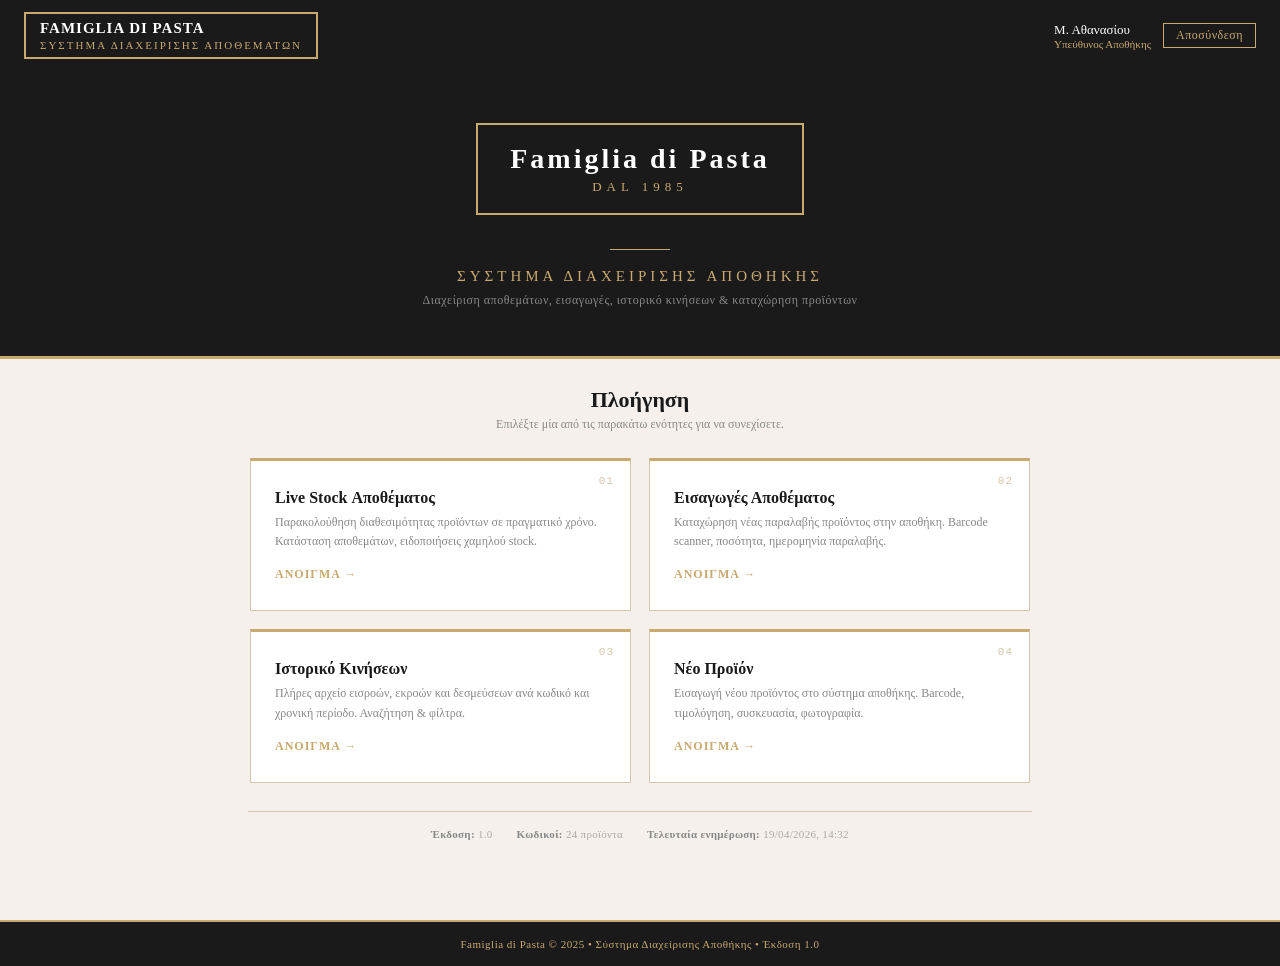
==== Home.html @ beda7890 "Home" ====
<!DOCTYPE html>
<html lang="el">
<head>
  <meta charset="UTF-8">
  <meta name="viewport" content="width=device-width, initial-scale=1.0">
  <title>Famiglia di Pasta – Κεντρική</title>
  <link rel="stylesheet" href="famiglia_style.css">
  <style>
    /* ===== HOME-SPECIFIC STYLES ===== */

    /* Hero section */
    #hero {
      background-color: #1a1a1a;
      border-bottom: 3px solid #c8a96e;
      padding: 52px 28px 48px;
      text-align: center;
    }

    #hero-logo {
      border: 2px solid #c8a96e;
      display: inline-block;
      padding: 18px 32px;
      margin-bottom: 18px;
    }

    #hero-logo .logo-main {
      color: #ffffff;
      font-size: 28px;
      font-weight: bold;
      letter-spacing: 3px;
      display: block;
      font-family: Georgia, "Times New Roman", serif;
    }

    #hero-logo .logo-accent {
      color: #c8a96e;
      font-size: 13px;
      letter-spacing: 5px;
      text-transform: uppercase;
      display: block;
      margin-top: 4px;
    }

    #hero h1 {
      color: #c8a96e;
      font-size: 15px;
      font-weight: normal;
      letter-spacing: 4px;
      text-transform: uppercase;
      margin: 18px 0 0 0;
    }

    #hero p {
      color: #888888;
      font-size: 12px;
      margin: 8px 0 0 0;
      letter-spacing: 0.5px;
    }

    /* Decorative divider */
    .gold-divider {
      width: 60px;
      height: 1px;
      background-color: #c8a96e;
      margin: 16px auto;
    }

    /* Navigation cards grid */
    #nav-grid {
      display: grid;
      grid-template-columns: 1fr 1fr;
      gap: 18px;
      max-width: 780px;
      margin: 0 auto;
      padding: 0;
    }

    .nav-card {
      background-color: #ffffff;
      border: 1px solid #d4c5a9;
      border-top: 3px solid #c8a96e;
      padding: 28px 24px;
      text-decoration: none;
      color: inherit;
      display: flex;
      flex-direction: column;
      transition: border-color 0.25s, box-shadow 0.25s, transform 0.15s;
      position: relative;
      overflow: hidden;
    }

    .nav-card:hover {
      border-color: #c8a96e;
      box-shadow: 0 4px 16px rgba(200, 169, 110, 0.15);
      transform: translateY(-2px);
    }

    .nav-card:active {
      transform: translateY(0);
    }

    .nav-card-number {
      position: absolute;
      top: 14px;
      right: 16px;
      font-family: "Courier New", monospace;
      font-size: 11px;
      color: #d4c5a9;
      letter-spacing: 1px;
    }

    .nav-card-title {
      font-size: 16px;
      font-weight: bold;
      color: #1a1a1a;
      margin-bottom: 6px;
    }

    .nav-card-desc {
      font-size: 12px;
      color: #888888;
      line-height: 1.6;
      flex: 1;
    }

    .nav-card-arrow {
      display: inline-block;
      margin-top: 16px;
      font-size: 12px;
      color: #c8a96e;
      letter-spacing: 1px;
      text-transform: uppercase;
      font-weight: bold;
    }

    .nav-card:hover .nav-card-arrow {
      color: #1a1a1a;
    }

    /* Main area overrides for home */
    #main.home {
      padding: 28px 28px 40px;
      max-width: 840px;
      margin: 0 auto;
    }

    #main.home > h2 {
      text-align: center;
      margin-bottom: 4px;
    }

    #main.home > p {
      text-align: center;
      border-left: none;
      padding-left: 0;
      margin-bottom: 26px;
    }

    /* System info bar */
    #sys-info {
      display: flex;
      justify-content: center;
      gap: 24px;
      margin-top: 28px;
      padding-top: 16px;
      border-top: 1px solid #d4c5a9;
    }

    .sys-item {
      font-size: 11px;
      color: #aaaaaa;
      letter-spacing: 0.3px;
    }

    .sys-item strong {
      color: #888888;
    }
  </style>
</head>
<body>

<!-- ===== NAVBAR ===== -->
<div id="navbar">
  <div id="navbar-left">
    <div id="logo-box">
      <span id="logo-text">FAMIGLIA DI PASTA</span>
      <span id="logo-sub">Σύστημα Διαχείρισης Αποθεμάτων</span>
    </div>
  </div>
  <div id="navbar-right">
    <div>
      <span id="user-name">Μ. Αθανασίου</span><br>
      <span id="user-role">Υπεύθυνος Αποθήκης</span>
    </div>
    <a id="logout-btn" href="#">Αποσύνδεση</a>
  </div>
</div>

<!-- ===== HERO ===== -->
<div id="hero">
  <div id="hero-logo">
    <span class="logo-main">Famiglia di Pasta</span>
    <span class="logo-accent">dal 1985</span>
  </div>
  <div class="gold-divider"></div>
  <h1>Σύστημα Διαχείρισης Αποθήκης</h1>
  <p>Διαχείριση αποθεμάτων, εισαγωγές, ιστορικό κινήσεων &amp; καταχώρηση προϊόντων</p>
</div>

<!-- ===== MAIN ===== -->
<div id="main" class="home">

  <h2>Πλοήγηση</h2>
  <p>Επιλέξτε μία από τις παρακάτω ενότητες για να συνεχίσετε.</p>

  <div id="nav-grid">

    <!-- 1. Live Stock -->
    <a class="nav-card" href="LiveStock.html">
      <span class="nav-card-number">01</span>
      <span class="nav-card-title">Live Stock Αποθέματος</span>
      <span class="nav-card-desc">Παρακολούθηση διαθεσιμότητας προϊόντων σε πραγματικό χρόνο. Κατάσταση αποθεμάτων, ειδοποιήσεις χαμηλού stock.</span>
      <span class="nav-card-arrow">Άνοιγμα &rarr;</span>
    </a>

    <!-- 2. Εισαγωγές Αποθέματος -->
    <a class="nav-card" href="IncomingStock.html">
      <span class="nav-card-number">02</span>
      <span class="nav-card-title">Εισαγωγές Αποθέματος</span>
      <span class="nav-card-desc">Καταχώρηση νέας παραλαβής προϊόντος στην αποθήκη. Barcode scanner, ποσότητα, ημερομηνία παραλαβής.</span>
      <span class="nav-card-arrow">Άνοιγμα &rarr;</span>
    </a>

    <!-- 3. Ιστορικό Κινήσεων -->
    <a class="nav-card" href="stockHistory.html">
      <span class="nav-card-number">03</span>
      <span class="nav-card-title">Ιστορικό Κινήσεων</span>
      <span class="nav-card-desc">Πλήρες αρχείο εισροών, εκροών και δεσμεύσεων ανά κωδικό και χρονική περίοδο. Αναζήτηση &amp; φίλτρα.</span>
      <span class="nav-card-arrow">Άνοιγμα &rarr;</span>
    </a>

    <!-- 4. Νέο Προϊόν -->
    <a class="nav-card" href="newProduct.html">
      <span class="nav-card-number">04</span>
      <span class="nav-card-title">Νέο Προϊόν</span>
      <span class="nav-card-desc">Εισαγωγή νέου προϊόντος στο σύστημα αποθήκης. Barcode, τιμολόγηση, συσκευασία, φωτογραφία.</span>
      <span class="nav-card-arrow">Άνοιγμα &rarr;</span>
    </a>

  </div>

  <!-- System Info -->
  <div id="sys-info">
    <span class="sys-item"><strong>Έκδοση:</strong> 1.0</span>
    <span class="sys-item"><strong>Κωδικοί:</strong> 24 προϊόντα</span>
    <span class="sys-item"><strong>Τελευταία ενημέρωση:</strong> 19/04/2026, 14:32</span>
  </div>

</div>

<!-- ===== FOOTER ===== -->
<div id="footer">
  <p>Famiglia di Pasta &copy; 2025 &bull; Σύστημα Διαχείρισης Αποθήκης &bull; Έκδοση 1.0</p>
</div>

</body>
</html>
---- famiglia_style.css ----
/* ============================================================
   FAMIGLIA DI PASTA — Unified Warehouse System Stylesheet
   Αρχείο  : famiglia_style.css
   Αφορά   : newProduct.html | IncomingStock.html |
             stockHistory.html | LiveStock.html
   Design  : Βασισμένο στο LiveStock & IncomingStock aesthetic
   ============================================================ */


/* ============================================================
   1. RESET & ΒΑΣΗ
   ============================================================ */
* {
    box-sizing: border-box;
    margin: 0;
    padding: 0;
}

body {
    font-family: Georgia, "Times New Roman", serif;
    font-size: 14px;
    background-color: #f5f0eb;
    color: #1a1a1a;
}


/* ============================================================
   2. NAVBAR / HEADER
   ============================================================ */
#navbar {
    background-color: #1a1a1a;
    padding: 12px 24px;
    display: flex;
    justify-content: space-between;
    align-items: center;
}

/* Logo box (LiveStock / IncomingStock style) */
#logo-box {
    background-color: #1a1a1a;
    border: 2px solid #c8a96e;
    padding: 6px 14px;
    display: inline-block;
}

#logo-text {
    color: #ffffff;
    font-size: 15px;
    font-weight: bold;
    letter-spacing: 1px;
    display: block;
}

#logo-sub {
    color: #c8a96e;
    font-size: 11px;
    display: block;
    letter-spacing: 2px;
    text-transform: uppercase;
    margin-top: 2px;
}

/* Navbar left / right grouping */
#navbar-left {
    display: flex;
    align-items: center;
    gap: 14px;
}

#navbar-right {
    display: flex;
    align-items: center;
    gap: 12px;
}

/* Logged-in user info */
#user-name {
    color: #ffffff;
    font-size: 13px;
}

#user-role {
    color: #c8a96e;
    font-size: 11px;
    display: block;
}

/* Logout / back button */
#logout-btn,
a#logout-btn {
    color: #c8a96e;
    text-decoration: none;
    border: 1px solid #c8a96e;
    padding: 4px 12px;
    font-size: 12px;
    letter-spacing: 0.5px;
    transition: background-color 0.2s, color 0.2s;
}

#logout-btn:hover,
a#logout-btn:hover {
    background-color: #c8a96e;
    color: #1a1a1a;
}

/* Gold outline button (IncomingStock) */
.btn-gold {
    color: #c8a96e;
    border: 1px solid #c8a96e;
    background: transparent;
    font-size: 12px;
    letter-spacing: 1px;
    padding: 5px 12px;
    cursor: pointer;
    text-decoration: none;
    display: inline-block;
    transition: background-color 0.2s, color 0.2s;
}

.btn-gold:hover {
    background-color: #c8a96e;
    color: #1a1a1a;
}


/* ============================================================
   3. BREADCRUMB  (stockHistory / newProduct)
   ============================================================ */
#breadcrumb {
    background-color: #f0e8da;
    border-bottom: 1px solid #d4c5a9;
    padding: 9px 28px;
    font-size: 11px;
    color: #999999;
    letter-spacing: 0.3px;
}

#breadcrumb a {
    color: #a07040;
    text-decoration: none;
}

#breadcrumb a:hover {
    text-decoration: underline;
}

#breadcrumb strong {
    color: #1a1a1a;
}


/* ============================================================
   4. PAGE HEADER  (τίτλος σελίδας)
   ============================================================ */
#page-header {
    display: flex;
    justify-content: space-between;
    align-items: flex-start;
    margin-bottom: 18px;
    border-bottom: 2px solid #c8a96e;
    padding-bottom: 12px;
}

#page-title,
h1#page-title {
    margin: 0;
    font-size: 22px;
    font-weight: bold;
    color: #1a1a1a;
}

#page-sub,
p#page-subtitle {
    margin: 4px 0 0 0;
    font-size: 12px;
    color: #666666;
}

/* Live badge */
#live-badge {
    background-color: #1a1a1a;
    color: #c8a96e;
    font-size: 11px;
    padding: 5px 12px;
    border: 1px solid #c8a96e;
    letter-spacing: 1px;
    white-space: nowrap;
}


/* ============================================================
   5. ΚΥΡΙΟ ΠΕΡΙΕΧΟΜΕΝΟ  (#main)
   ============================================================ */
#main {
    padding: 24px 28px 60px 28px;
    max-width: 980px;
}

#main h2 {
    font-size: 22px;
    font-weight: bold;
    color: #1a1a1a;
    margin-bottom: 5px;
}

#main > p {
    font-size: 12px;
    color: #888888;
    margin-bottom: 22px;
    border-left: 3px solid #d4c5a9;
    padding-left: 10px;
}


/* ============================================================
   6. SCANNER BANNER  (IncomingStock)
   ============================================================ */
#scanner-banner {
    background-color: #1a1a1a;
    border: 1px solid #c8a96e;
    padding: 12px 18px;
    margin-bottom: 20px;
    display: flex;
    align-items: center;
    gap: 14px;
}

#scanner-banner strong {
    color: #ffffff;
    font-size: 13px;
}

#scanner-banner span.sub {
    color: #888888;
    font-size: 12px;
}

.scanner-icon {
    border: 1px solid #c8a96e;
    color: #c8a96e;
    padding: 6px 10px;
    font-size: 20px;
}

.badge-scanner {
    color: #c8a96e;
    border: 1px solid #c8a96e;
    font-size: 11px;
    letter-spacing: 1px;
    background: transparent;
    padding: 3px 10px;
    margin-left: auto;
}

/* Pulsing dot */
.dot {
    display: inline-block;
    width: 7px;
    height: 7px;
    border-radius: 50%;
    background-color: #7fff9a;
    animation: pulse 1.8s ease-in-out infinite;
    vertical-align: middle;
    margin-right: 4px;
}

@keyframes pulse {
    0%, 100% { opacity: 1; }
    50%       { opacity: 0.3; }
}


/* ============================================================
   7. ALERT BAR
   ============================================================ */
#alert-bar {
    background-color: #fff3cd;
    border: 1px solid #c8a96e;
    border-left: 4px solid #c8a96e;
    padding: 10px 16px;
    margin-bottom: 18px;
    font-size: 13px;
    color: #5a4000;
}


/* ============================================================
   8. METRIC CARDS
   ============================================================ */
#metrics {
    display: flex;
    gap: 12px;
    margin-bottom: 20px;
}

.metric-card {
    background-color: #ffffff;
    border: 1px solid #d4c5a9;
    border-top: 3px solid #c8a96e;
    padding: 14px 18px;
    flex: 1;
    text-align: center;
}

.metric-label {
    margin: 0 0 6px 0;
    font-size: 11px;
    color: #888888;
    text-transform: uppercase;
    letter-spacing: 1px;
}

.metric-value        { margin: 0; font-size: 26px; font-weight: bold; color: #1a1a1a; }
.metric-value-in     { margin: 0; font-size: 26px; font-weight: bold; color: #1a5c1a; }
.metric-value-out    { margin: 0; font-size: 26px; font-weight: bold; color: #8B1A1A; }
.metric-value-warn   { margin: 0; font-size: 26px; font-weight: bold; color: #b87800; }
.metric-value-danger { margin: 0; font-size: 26px; font-weight: bold; color: #c0392b; }


/* ============================================================
   9. ΦΙΛΤΡΑ & CONTROLS
   ============================================================ */

/* stockHistory filters */
#filters {
    background-color: #ffffff;
    border: 1px solid #d4c5a9;
    border-top: 3px solid #c8a96e;
    padding: 16px 18px;
    margin-bottom: 18px;
}

#filters-title {
    font-size: 11px;
    font-weight: bold;
    color: #a07040;
    text-transform: uppercase;
    letter-spacing: 1px;
    margin-bottom: 12px;
}

#filters-row {
    display: flex;
    gap: 12px;
    flex-wrap: wrap;
    align-items: flex-end;
}

.filter-group {
    display: flex;
    flex-direction: column;
    gap: 4px;
    font-size: 11px;
    color: #888888;
    text-transform: uppercase;
    letter-spacing: 0.5px;
}

#filters-actions {
    margin-left: auto;
    display: flex;
    gap: 8px;
    align-items: flex-end;
}

/* LiveStock controls bar */
#controls {
    display: flex;
    gap: 10px;
    margin-bottom: 14px;
    align-items: center;
}

input#search-box,
#search-box {
    flex: 1;
    padding: 8px 12px;
    font-size: 13px;
    font-family: Georgia, serif;
    border: 1px solid #c8a96e;
    background-color: #ffffff;
    color: #1a1a1a;
}

input#search-box:focus,
#search-box:focus {
    outline: none;
    border-color: #a07040;
    box-shadow: 0 0 0 2px rgba(200, 169, 110, 0.2);
}

select.filter-select {
    padding: 8px 10px;
    font-size: 13px;
    font-family: Georgia, serif;
    border: 1px solid #c8a96e;
    background-color: #ffffff;
    color: #1a1a1a;
}


/* ============================================================
   10. ΚΟΥΜΠΙΑ
   ============================================================ */

/* Κύριο κουμπί (σκούρο/χρυσό) */
.btn-search,
#btn-submit,
input#pdf-btn {
    background-color: #1a1a1a;
    color: #c8a96e;
    border: 1px solid #c8a96e;
    padding: 9px 18px;
    font-family: Georgia, serif;
    font-size: 12px;
    letter-spacing: 1px;
    cursor: pointer;
    transition: background-color 0.2s, color 0.2s;
}

.btn-search:hover,
#btn-submit:hover,
input#pdf-btn:hover {
    background-color: #c8a96e;
    color: #1a1a1a;
}

/* Δευτερεύον κουμπί (outline) */
.btn-clear,
.btn-pdf,
#btn-clear {
    background-color: #ffffff;
    color: #a07040;
    border: 1px solid #d4c5a9;
    padding: 9px 14px;
    font-family: Georgia, serif;
    font-size: 12px;
    cursor: pointer;
    transition: border-color 0.2s, color 0.2s;
}

.btn-clear:hover,
.btn-pdf:hover,
#btn-clear:hover {
    border-color: #a07040;
    color: #1a1a1a;
}

/* Scanner / scan button */
.btn-scan {
    background-color: #1a1a1a;
    color: #c8a96e;
    border: 1px solid #c8a96e;
    padding: 9px 16px;
    font-family: Georgia, serif;
    font-size: 12px;
    letter-spacing: 0.5px;
    cursor: pointer;
    transition: background-color 0.2s, color 0.2s;
}

.btn-scan:hover {
    background-color: #c8a96e;
    color: #1a1a1a;
}

/* +/- ποσότητας (IncomingStock) */
.btn-qty {
    background-color: #1a1a1a;
    color: #c8a96e;
    border: 1px solid #c8a96e;
    width: 36px;
    padding: 8px 0;
    font-size: 16px;
    cursor: pointer;
    transition: background-color 0.2s, color 0.2s;
}

.btn-qty:hover {
    background-color: #c8a96e;
    color: #1a1a1a;
}

/* Submit / Reset (φόρμα newProduct) */
input[type="submit"] {
    background-color: #1a1a1a;
    color: #c8a96e;
    border: 1px solid #c8a96e;
    padding: 10px 26px;
    font-family: Georgia, serif;
    font-size: 13px;
    letter-spacing: 0.5px;
    cursor: pointer;
    transition: background-color 0.2s, color 0.2s;
}

input[type="submit"]:hover  { background-color: #c8a96e; color: #1a1a1a; }
input[type="submit"]:active { transform: scale(0.98); }

input[type="reset"] {
    background-color: #ffffff;
    color: #a07040;
    border: 1px solid #d4c5a9;
    padding: 10px 20px;
    font-family: Georgia, serif;
    font-size: 13px;
    cursor: pointer;
    margin-left: 10px;
    transition: border-color 0.2s;
}

input[type="reset"]:hover { border-color: #a07040; }

/* PDF export button (LiveStock) */
input#pdf-btn { padding: 8px 16px; }


/* ============================================================
   11. CARDS  (IncomingStock fp-card)
   ============================================================ */
.fp-card {
    background-color: #ffffff;
    border: 1px solid #d4c5a9;
    margin-bottom: 16px;
}

.fp-card-header {
    background-color: #1a1a1a;
    color: #c8a96e;
    padding: 9px 16px;
    font-size: 11px;
    letter-spacing: 1px;
    text-transform: uppercase;
}

.fp-card-header .num {
    border: 1px solid #c8a96e;
    padding: 1px 6px;
    font-family: "Courier New", monospace;
    margin-right: 8px;
}

.fp-card-body {
    padding: 16px;
}


/* ============================================================
   12. FIELDSET & LEGEND  (newProduct / stockHistory)
   ============================================================ */
fieldset {
    background-color: #ffffff;
    border: 1px solid #d4c5a9;
    border-top: 3px solid #c8a96e;
    padding: 20px 22px;
    margin-bottom: 18px;
}

legend {
    font-size: 11px;
    font-weight: bold;
    color: #a07040;
    text-transform: uppercase;
    letter-spacing: 1.5px;
    padding: 0 10px;
    background-color: #ffffff;
}


/* ============================================================
   13. LABELS & FORM ELEMENTS
   ============================================================ */
label,
.form-label {
    display: block;
    font-size: 11px;
    font-weight: bold;
    color: #888888;
    text-transform: uppercase;
    letter-spacing: 1px;
    margin-top: 14px;
    margin-bottom: 5px;
}

label:first-of-type { margin-top: 0; }

label .req,
.form-label .req { color: #c8a96e; }

input[type="text"],
input[type="number"],
input[type="email"],
input[type="url"],
input[type="date"],
input[type="datetime-local"],
select,
textarea,
.form-control,
.form-select {
    width: 100%;
    padding: 9px 12px;
    font-family: Georgia, serif;
    font-size: 13px;
    border: 1px solid #c8a96e;
    background-color: #faf8f4;
    color: #1a1a1a;
    border-radius: 0;
    transition: border-color 0.2s, background-color 0.2s;
}

input[type="text"]:focus,
input[type="number"]:focus,
input[type="email"]:focus,
input[type="url"]:focus,
input[type="date"]:focus,
input[type="datetime-local"]:focus,
select:focus,
textarea:focus,
.form-control:focus,
.form-select:focus {
    outline: none;
    border-color: #a07040;
    background-color: #ffffff;
    box-shadow: none;
}

input[type="text"]:hover,
input[type="number"]:hover,
select:hover,
textarea:hover {
    border-color: #a07040;
}

/* Scanned state (IncomingStock) */
.form-control.scanned {
    background-color: #f0f8f0;
    border-color: #4a8a4a;
    color: #1a4a1a;
}

textarea {
    resize: vertical;
    min-height: 80px;
    line-height: 1.6;
}

input[type="file"] {
    width: 100%;
    padding: 8px 0;
    font-size: 12px;
    color: #666666;
    cursor: pointer;
    border: none;
    background: transparent;
}

.form-text {
    font-size: 11px;
    color: #aaaaaa;
    margin-top: 3px;
}


/* ============================================================
   14. RADIO / CHECKBOX
   ============================================================ */
.radio-group,
.checkbox-group {
    margin-top: 6px;
}

.radio-group label,
.checkbox-group label {
    display: inline-block;
    margin-top: 6px;
    margin-right: 22px;
    font-weight: normal;
    font-size: 13px;
    color: #333333;
    text-transform: none;
    letter-spacing: 0;
    cursor: pointer;
}

.radio-group input[type="radio"],
.checkbox-group input[type="checkbox"] {
    margin-right: 6px;
    accent-color: #c8a96e;
    cursor: pointer;
}


/* ============================================================
   15. LAYOUT HELPERS  (δύο/τρεις στήλες)
   ============================================================ */
.row-2 {
    display: table;
    width: 100%;
    border-spacing: 14px 0;
    margin-left: -14px;
}

.col {
    display: table-cell;
    width: 50%;
    vertical-align: top;
}

.row-3 {
    display: table;
    width: 100%;
    border-spacing: 14px 0;
    margin-left: -14px;
}

.col-3 {
    display: table-cell;
    width: 33.33%;
    vertical-align: top;
}

/* Barcode row */
.barcode-row       { display: table; width: 100%; }
.barcode-input     { display: table-cell; width: 100%; padding-right: 10px; }
.barcode-btn-cell  { display: table-cell; vertical-align: bottom; white-space: nowrap; }

hr.divider {
    border: none;
    border-top: 1px solid #e8e0d0;
    margin: 14px 0;
}


/* ============================================================
   16. PHOTO UPLOAD AREA  (newProduct)
   ============================================================ */
#photo-area {
    border: 2px dashed #d4c5a9;
    background-color: #faf8f4;
    padding: 22px;
    text-align: center;
    margin-top: 4px;
    transition: border-color 0.2s, background-color 0.2s;
}

#photo-area:hover {
    border-color: #c8a96e;
    background-color: #f5f0e8;
}

#photo-area p {
    font-size: 12px;
    color: #aaaaaa;
    margin-top: 8px;
}

#photo-area p strong { color: #a07040; }

#photo-preview {
    max-width: 100%;
    max-height: 200px;
    display: none;
    margin: 12px auto 0;
    border: 1px solid #d4c5a9;
}


/* ============================================================
   17. PRODUCT PREVIEW PANEL  (IncomingStock)
   ============================================================ */
#prod-preview {
    display: none;
    background-color: #f0f8f0;
    border: 1px solid #4a8a4a;
    border-left: 4px solid #4a8a4a;
    padding: 10px 14px;
    margin-top: 8px;
    font-size: 13px;
}

#prod-preview.show {
    display: flex;
    justify-content: space-between;
    align-items: flex-start;
}

#pp-name { font-weight: bold; color: #1a4a1a; }
#pp-code { font-family: "Courier New", monospace; font-size: 11px; color: #888888; }
#pp-stock-val { font-family: "Courier New", monospace; font-size: 20px; font-weight: bold; }

#code-err       { display: none; font-size: 12px; }
#code-err.show  { display: block; }


/* ============================================================
   18. SUMMARY BAR  (IncomingStock)
   ============================================================ */
#summary-bar {
    display: none;
    background-color: #fff8ee;
    border: 1px solid #c8a96e;
    padding: 12px 16px;
    margin-bottom: 12px;
}

#summary-bar.show {
    display: grid;
    grid-template-columns: 1fr 1fr 1fr;
    gap: 8px;
    text-align: center;
}

.sum-label {
    font-size: 10px;
    text-transform: uppercase;
    letter-spacing: 1px;
    color: #888888;
    margin-bottom: 3px;
}

.sum-val {
    font-family: "Courier New", monospace;
    font-size: 16px;
    font-weight: bold;
    color: #7a5010;
}


/* ============================================================
   19. MESSAGES  (success / error / toast)
   ============================================================ */
#msg-success {
    display: none;
    background-color: #d4edda;
    border: 1px solid #c3e6cb;
    border-left: 4px solid #4a8a4a;
    padding: 12px 18px;
    color: #155724;
    font-size: 13px;
    margin-bottom: 18px;
}

#msg-error {
    display: none;
    background-color: #f8d7da;
    border: 1px solid #f5c6cb;
    border-left: 4px solid #8B1A1A;
    padding: 12px 18px;
    color: #721c24;
    font-size: 13px;
    margin-bottom: 18px;
}

/* Toast (IncomingStock) */
#toast {
    position: fixed;
    bottom: 24px;
    right: 24px;
    background-color: #1a1a1a;
    color: #c8a96e;
    border: 1px solid #c8a96e;
    padding: 12px 20px;
    font-size: 13px;
    letter-spacing: 1px;
    opacity: 0;
    transform: translateY(60px);
    transition: all 0.3s ease;
    z-index: 999;
}

#toast.show {
    opacity: 1;
    transform: none;
}


/* ============================================================
   20. SUBMIT BAR  (newProduct)
   ============================================================ */
#submit-bar {
    background-color: #ffffff;
    border: 1px solid #d4c5a9;
    border-top: 3px solid #c8a96e;
    padding: 18px 22px;
    margin-bottom: 20px;
    display: flex;
    align-items: center;
    gap: 8px;
}


/* ============================================================
   21. ΠΙΝΑΚΕΣ  (LiveStock & stockHistory)
   ============================================================ */
#table-wrap {
    border: 1px solid #d4c5a9;
    background-color: #ffffff;
    overflow: hidden;
}

#table-header-bar {
    background-color: #1a1a1a;
    color: #c8a96e;
    padding: 9px 14px;
    font-size: 11px;
    letter-spacing: 1px;
    display: flex;
    justify-content: space-between;
    align-items: center;
}

#table-count { font-size: 11px; color: #888888; }

#no-results {
    display: none;
    padding: 20px;
    text-align: center;
    font-size: 13px;
    color: #888888;
    font-style: italic;
}

/* Stock table (LiveStock) */
table#stock-table,
table#history-table {
    width: 100%;
    border-collapse: collapse;
    font-size: 13px;
    background-color: #ffffff;
}

table#stock-table th,
table#history-table th {
    background-color: #1a1a1a;
    color: #c8a96e;
    padding: 10px 14px;
    text-align: left;
    font-weight: normal;
    font-size: 11px;
    letter-spacing: 1px;
    text-transform: uppercase;
    cursor: pointer;
    white-space: nowrap;
}

table#stock-table th.sorted,
table#history-table th.sorted {
    color: #ffffff;
}

table#stock-table td,
table#history-table td {
    padding: 10px 14px;
    border-bottom: 1px solid #f0e8da;
    vertical-align: middle;
    color: #1a1a1a;
}

table#stock-table tr:last-child td,
table#history-table tr:last-child td {
    border-bottom: none;
}

table#stock-table tr:hover td,
table#history-table tr:hover td {
    background-color: #faf6f0;
}


/* ============================================================
   22. TABLE HELPER CLASSES
   ============================================================ */

/* Κωδικός προϊόντος */
span.code {
    font-family: "Courier New", monospace;
    font-size: 12px;
    color: #888888;
}

/* Timestamp */
span.timestamp {
    font-size: 12px;
    color: #1a1a1a;
    display: block;
}

span.timestamp-time {
    font-size: 11px;
    color: #aaaaaa;
    font-family: "Courier New", monospace;
}

/* Υπάλληλος badge */
span.user-badge {
    font-size: 12px;
    color: #5a4010;
}

/* Σημείωση */
td.note-cell {
    font-size: 12px;
    color: #888888;
    font-style: italic;
}

/* Ποσότητες */
span.qty-ok,
span.qty-in     { color: #1a5c1a; font-weight: bold; }
span.qty-low,
span.qty-warn   { color: #b87800; font-weight: bold; }
span.qty-empty,
span.qty-out    { color: #c0392b; font-weight: bold; }
span.qty-neutral{ color: #555555; font-weight: bold; }


/* ============================================================
   23. BADGES
   ============================================================ */
span.badge-ok {
    background-color: #d4edda;
    color: #155724;
    padding: 2px 10px;
    font-size: 11px;
    border: 1px solid #c3e6cb;
    letter-spacing: 0.5px;
}

span.badge-low {
    background-color: #fff3cd;
    color: #856404;
    padding: 2px 10px;
    font-size: 11px;
    border: 1px solid #ffc107;
    letter-spacing: 0.5px;
}

span.badge-empty {
    background-color: #f8d7da;
    color: #721c24;
    padding: 2px 10px;
    font-size: 11px;
    border: 1px solid #f5c6cb;
    letter-spacing: 0.5px;
}

span.badge-in {
    background-color: #d4edda;
    color: #155724;
    padding: 3px 8px;
    font-size: 11px;
    letter-spacing: 0.5px;
}

span.badge-out {
    background-color: #f8d7da;
    color: #721c24;
    padding: 3px 8px;
    font-size: 11px;
    letter-spacing: 0.5px;
}

span.badge-reserve {
    background-color: #fff8e1;
    color: #7a5010;
    padding: 3px 8px;
    font-size: 11px;
    letter-spacing: 0.5px;
}

span.badge-correction {
    background-color: #ede0f5;
    color: #4a1a6a;
    padding: 3px 8px;
    font-size: 11px;
    letter-spacing: 0.5px;
}


/* ============================================================
   24. PAGINATION  (stockHistory)
   ============================================================ */
#pagination {
    display: flex;
    justify-content: space-between;
    align-items: center;
    padding: 10px 14px;
    border-top: 1px solid #f0e8da;
    background-color: #faf8f4;
}

#pagination-info { font-size: 12px; color: #888888; }

#pagination-btns { display: flex; gap: 4px; }

.page-btn {
    background-color: #ffffff;
    border: 1px solid #d4c5a9;
    color: #a07040;
    padding: 5px 10px;
    font-size: 12px;
    font-family: Georgia, serif;
    cursor: pointer;
    transition: background-color 0.15s;
}

.page-btn:hover   { background-color: #f5f0e8; }
.page-btn.active  { background-color: #1a1a1a; color: #c8a96e; border-color: #1a1a1a; }
.page-btn:disabled{ opacity: 0.4; cursor: default; }


/* ============================================================
   25. FOOTER
   ============================================================ */
div#footer {
    background-color: #1a1a1a;
    color: #c8a96e;
    text-align: center;
    padding: 16px;
    font-size: 11px;
    letter-spacing: 0.5px;
    margin-top: 40px;
    border-top: 2px solid #c8a96e;
}

div#footer p { color: #c8a96e; }

/* Inline footer (LiveStock / IncomingStock) */
p#footer {
    text-align: right;
    font-size: 11px;
    color: #aaaaaa;
    margin-top: 12px;
    border-top: 1px solid #d4c5a9;
    padding-top: 8px;
}
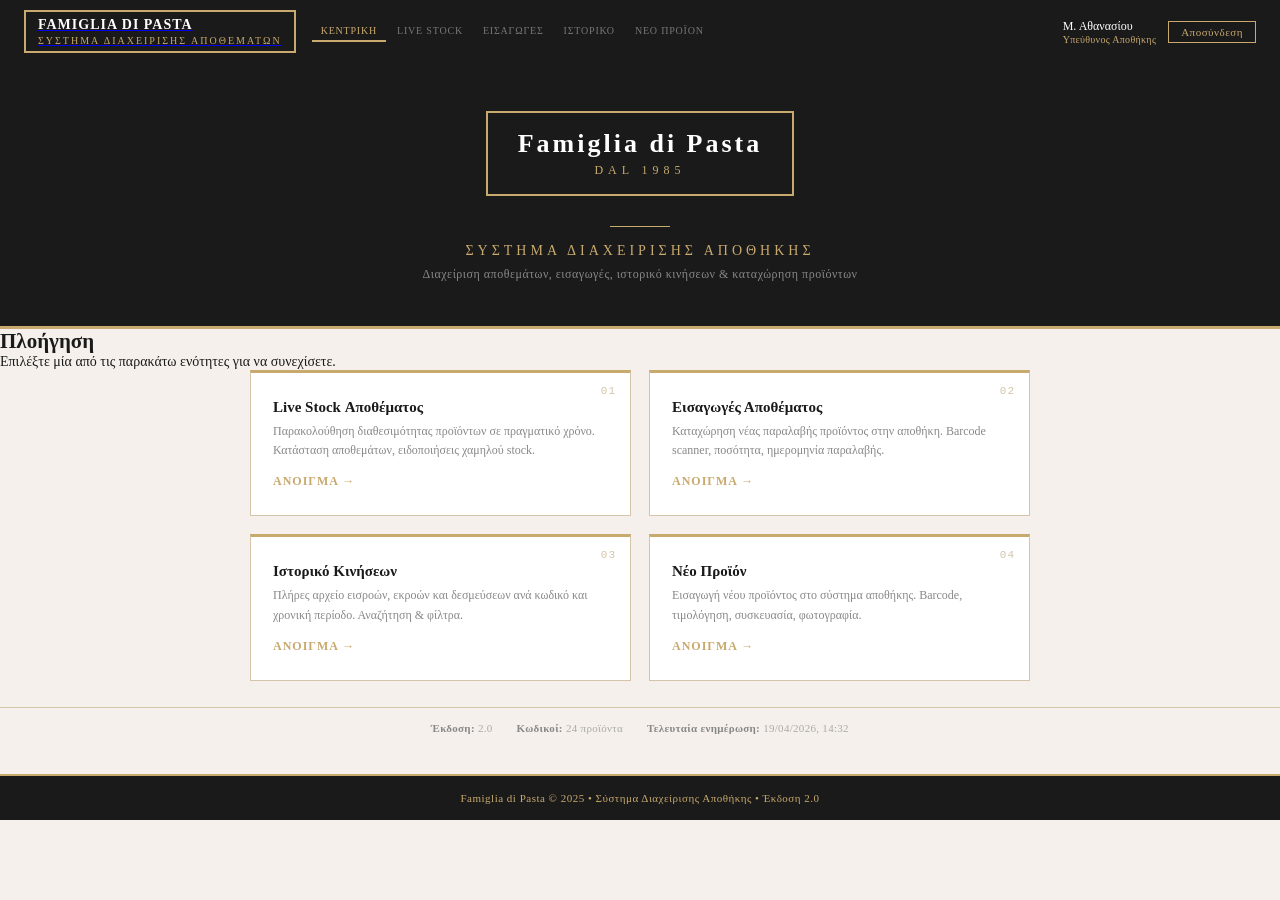
==== commit 0e50f4a8: "make changes" ====
--- a/Home.html
+++ b/Home.html
@@ -5,199 +5,37 @@
   <meta name="viewport" content="width=device-width, initial-scale=1.0">
   <title>Famiglia di Pasta – Κεντρική</title>
   <link rel="stylesheet" href="famiglia_style.css">
-  <style>
-    /* ===== HOME-SPECIFIC STYLES ===== */
-
-    /* Hero section */
-    #hero {
-      background-color: #1a1a1a;
-      border-bottom: 3px solid #c8a96e;
-      padding: 52px 28px 48px;
-      text-align: center;
-    }
-
-    #hero-logo {
-      border: 2px solid #c8a96e;
-      display: inline-block;
-      padding: 18px 32px;
-      margin-bottom: 18px;
-    }
-
-    #hero-logo .logo-main {
-      color: #ffffff;
-      font-size: 28px;
-      font-weight: bold;
-      letter-spacing: 3px;
-      display: block;
-      font-family: Georgia, "Times New Roman", serif;
-    }
-
-    #hero-logo .logo-accent {
-      color: #c8a96e;
-      font-size: 13px;
-      letter-spacing: 5px;
-      text-transform: uppercase;
-      display: block;
-      margin-top: 4px;
-    }
-
-    #hero h1 {
-      color: #c8a96e;
-      font-size: 15px;
-      font-weight: normal;
-      letter-spacing: 4px;
-      text-transform: uppercase;
-      margin: 18px 0 0 0;
-    }
-
-    #hero p {
-      color: #888888;
-      font-size: 12px;
-      margin: 8px 0 0 0;
-      letter-spacing: 0.5px;
-    }
-
-    /* Decorative divider */
-    .gold-divider {
-      width: 60px;
-      height: 1px;
-      background-color: #c8a96e;
-      margin: 16px auto;
-    }
-
-    /* Navigation cards grid */
-    #nav-grid {
-      display: grid;
-      grid-template-columns: 1fr 1fr;
-      gap: 18px;
-      max-width: 780px;
-      margin: 0 auto;
-      padding: 0;
-    }
-
-    .nav-card {
-      background-color: #ffffff;
-      border: 1px solid #d4c5a9;
-      border-top: 3px solid #c8a96e;
-      padding: 28px 24px;
-      text-decoration: none;
-      color: inherit;
-      display: flex;
-      flex-direction: column;
-      transition: border-color 0.25s, box-shadow 0.25s, transform 0.15s;
-      position: relative;
-      overflow: hidden;
-    }
-
-    .nav-card:hover {
-      border-color: #c8a96e;
-      box-shadow: 0 4px 16px rgba(200, 169, 110, 0.15);
-      transform: translateY(-2px);
-    }
-
-    .nav-card:active {
-      transform: translateY(0);
-    }
-
-    .nav-card-number {
-      position: absolute;
-      top: 14px;
-      right: 16px;
-      font-family: "Courier New", monospace;
-      font-size: 11px;
-      color: #d4c5a9;
-      letter-spacing: 1px;
-    }
-
-    .nav-card-title {
-      font-size: 16px;
-      font-weight: bold;
-      color: #1a1a1a;
-      margin-bottom: 6px;
-    }
-
-    .nav-card-desc {
-      font-size: 12px;
-      color: #888888;
-      line-height: 1.6;
-      flex: 1;
-    }
-
-    .nav-card-arrow {
-      display: inline-block;
-      margin-top: 16px;
-      font-size: 12px;
-      color: #c8a96e;
-      letter-spacing: 1px;
-      text-transform: uppercase;
-      font-weight: bold;
-    }
-
-    .nav-card:hover .nav-card-arrow {
-      color: #1a1a1a;
-    }
-
-    /* Main area overrides for home */
-    #main.home {
-      padding: 28px 28px 40px;
-      max-width: 840px;
-      margin: 0 auto;
-    }
-
-    #main.home > h2 {
-      text-align: center;
-      margin-bottom: 4px;
-    }
-
-    #main.home > p {
-      text-align: center;
-      border-left: none;
-      padding-left: 0;
-      margin-bottom: 26px;
-    }
-
-    /* System info bar */
-    #sys-info {
-      display: flex;
-      justify-content: center;
-      gap: 24px;
-      margin-top: 28px;
-      padding-top: 16px;
-      border-top: 1px solid #d4c5a9;
-    }
-
-    .sys-item {
-      font-size: 11px;
-      color: #aaaaaa;
-      letter-spacing: 0.3px;
-    }
-
-    .sys-item strong {
-      color: #888888;
-    }
-  </style>
 </head>
 <body>
 
+<a class="skip-nav" href="#main-content">Μετάβαση στο περιεχόμενο</a>
+
 <!-- ===== NAVBAR ===== -->
-<div id="navbar">
+<div id="navbar" role="banner">
   <div id="navbar-left">
-    <div id="logo-box">
+    <a href="Home.html" id="logo-box" aria-label="Famiglia di Pasta - Αρχική">
       <span id="logo-text">FAMIGLIA DI PASTA</span>
       <span id="logo-sub">Σύστημα Διαχείρισης Αποθεμάτων</span>
-    </div>
+    </a>
+    <nav id="navbar-links" aria-label="Κύρια πλοήγηση">
+      <a href="Home.html" class="active" aria-current="page">Κεντρική</a>
+      <a href="LiveStock.html">Live Stock</a>
+      <a href="IncomingStock.html">Εισαγωγές</a>
+      <a href="stockHistory.html">Ιστορικό</a>
+      <a href="newProduct.html">Νέο Προϊόν</a>
+    </nav>
   </div>
   <div id="navbar-right">
     <div>
-      <span id="user-name">Μ. Αθανασίου</span><br>
+      <span id="user-name">Μ. Αθανασίου</span>
       <span id="user-role">Υπεύθυνος Αποθήκης</span>
     </div>
-    <a id="logout-btn" href="#">Αποσύνδεση</a>
+    <a id="logout-btn" href="#" aria-label="Αποσύνδεση από το σύστημα">Αποσύνδεση</a>
   </div>
 </div>
 
 <!-- ===== HERO ===== -->
-<div id="hero">
+<div id="hero" role="img" aria-label="Famiglia di Pasta, dal 1985">
   <div id="hero-logo">
     <span class="logo-main">Famiglia di Pasta</span>
     <span class="logo-accent">dal 1985</span>
@@ -208,60 +46,54 @@
 </div>
 
 <!-- ===== MAIN ===== -->
-<div id="main" class="home">
+<main id="main-content" id="main" class="home">
 
   <h2>Πλοήγηση</h2>
   <p>Επιλέξτε μία από τις παρακάτω ενότητες για να συνεχίσετε.</p>
 
-  <div id="nav-grid">
+  <nav id="nav-grid" aria-label="Ενότητες συστήματος">
 
-    <!-- 1. Live Stock -->
     <a class="nav-card" href="LiveStock.html">
-      <span class="nav-card-number">01</span>
+      <span class="nav-card-number" aria-hidden="true">01</span>
       <span class="nav-card-title">Live Stock Αποθέματος</span>
       <span class="nav-card-desc">Παρακολούθηση διαθεσιμότητας προϊόντων σε πραγματικό χρόνο. Κατάσταση αποθεμάτων, ειδοποιήσεις χαμηλού stock.</span>
-      <span class="nav-card-arrow">Άνοιγμα &rarr;</span>
+      <span class="nav-card-arrow" aria-hidden="true">Άνοιγμα &rarr;</span>
     </a>
 
-    <!-- 2. Εισαγωγές Αποθέματος -->
     <a class="nav-card" href="IncomingStock.html">
-      <span class="nav-card-number">02</span>
+      <span class="nav-card-number" aria-hidden="true">02</span>
       <span class="nav-card-title">Εισαγωγές Αποθέματος</span>
       <span class="nav-card-desc">Καταχώρηση νέας παραλαβής προϊόντος στην αποθήκη. Barcode scanner, ποσότητα, ημερομηνία παραλαβής.</span>
-      <span class="nav-card-arrow">Άνοιγμα &rarr;</span>
+      <span class="nav-card-arrow" aria-hidden="true">Άνοιγμα &rarr;</span>
     </a>
 
-    <!-- 3. Ιστορικό Κινήσεων -->
     <a class="nav-card" href="stockHistory.html">
-      <span class="nav-card-number">03</span>
+      <span class="nav-card-number" aria-hidden="true">03</span>
       <span class="nav-card-title">Ιστορικό Κινήσεων</span>
       <span class="nav-card-desc">Πλήρες αρχείο εισροών, εκροών και δεσμεύσεων ανά κωδικό και χρονική περίοδο. Αναζήτηση &amp; φίλτρα.</span>
-      <span class="nav-card-arrow">Άνοιγμα &rarr;</span>
+      <span class="nav-card-arrow" aria-hidden="true">Άνοιγμα &rarr;</span>
     </a>
 
-    <!-- 4. Νέο Προϊόν -->
     <a class="nav-card" href="newProduct.html">
-      <span class="nav-card-number">04</span>
+      <span class="nav-card-number" aria-hidden="true">04</span>
       <span class="nav-card-title">Νέο Προϊόν</span>
       <span class="nav-card-desc">Εισαγωγή νέου προϊόντος στο σύστημα αποθήκης. Barcode, τιμολόγηση, συσκευασία, φωτογραφία.</span>
-      <span class="nav-card-arrow">Άνοιγμα &rarr;</span>
+      <span class="nav-card-arrow" aria-hidden="true">Άνοιγμα &rarr;</span>
     </a>
 
-  </div>
+  </nav>
 
-  <!-- System Info -->
-  <div id="sys-info">
-    <span class="sys-item"><strong>Έκδοση:</strong> 1.0</span>
+  <div id="sys-info" aria-label="Πληροφορίες συστήματος">
+    <span class="sys-item"><strong>Έκδοση:</strong> 2.0</span>
     <span class="sys-item"><strong>Κωδικοί:</strong> 24 προϊόντα</span>
     <span class="sys-item"><strong>Τελευταία ενημέρωση:</strong> 19/04/2026, 14:32</span>
   </div>
 
-</div>
+</main>
 
-<!-- ===== FOOTER ===== -->
-<div id="footer">
-  <p>Famiglia di Pasta &copy; 2025 &bull; Σύστημα Διαχείρισης Αποθήκης &bull; Έκδοση 1.0</p>
-</div>
+<footer>
+  <p>Famiglia di Pasta &copy; 2025 &bull; Σύστημα Διαχείρισης Αποθήκης &bull; Έκδοση 2.0</p>
+</footer>
 
 </body>
 </html>
--- a/famiglia_style.css
+++ b/famiglia_style.css
@@ -1,156 +1,172 @@
 /* ============================================================
-   FAMIGLIA DI PASTA — Unified Warehouse System Stylesheet
-   Αρχείο  : famiglia_style.css
-   Αφορά   : newProduct.html | IncomingStock.html |
-             stockHistory.html | LiveStock.html
-   Design  : Βασισμένο στο LiveStock & IncomingStock aesthetic
-   ============================================================ */
-
-
-/* ============================================================
-   1. RESET & ΒΑΣΗ
-   ============================================================ */
-* {
-    box-sizing: border-box;
-    margin: 0;
-    padding: 0;
-}
+   FAMIGLIA DI PASTA — Unified Warehouse System Stylesheet v2
+   ============================================================ */
+
+/* ============================================================
+   1. RESET & BASE
+   ============================================================ */
+*, *::before, *::after { box-sizing: border-box; margin: 0; padding: 0; }
 
 body {
     font-family: Georgia, "Times New Roman", serif;
     font-size: 14px;
     background-color: #f5f0eb;
     color: #1a1a1a;
-}
-
-
-/* ============================================================
-   2. NAVBAR / HEADER
+    min-height: 100vh;
+}
+
+/* Skip nav for accessibility */
+.skip-nav {
+    position: absolute;
+    top: -40px;
+    left: 0;
+    background: #c8a96e;
+    color: #1a1a1a;
+    padding: 6px 14px;
+    font-size: 12px;
+    font-weight: bold;
+    z-index: 9999;
+    transition: top 0.2s;
+    text-decoration: none;
+}
+.skip-nav:focus { top: 0; }
+
+/* ============================================================
+   2. NAVBAR
    ============================================================ */
 #navbar {
     background-color: #1a1a1a;
-    padding: 12px 24px;
+    padding: 10px 24px;
     display: flex;
     justify-content: space-between;
     align-items: center;
-}
-
-/* Logo box (LiveStock / IncomingStock style) */
+    gap: 12px;
+    flex-wrap: wrap;
+}
+
+/* Logo box */
 #logo-box {
     background-color: #1a1a1a;
     border: 2px solid #c8a96e;
-    padding: 6px 14px;
+    padding: 5px 12px;
     display: inline-block;
-}
-
+    flex-shrink: 0;
+}
 #logo-text {
     color: #ffffff;
-    font-size: 15px;
+    font-size: 14px;
     font-weight: bold;
     letter-spacing: 1px;
     display: block;
 }
-
 #logo-sub {
     color: #c8a96e;
-    font-size: 11px;
+    font-size: 10px;
     display: block;
     letter-spacing: 2px;
     text-transform: uppercase;
     margin-top: 2px;
 }
 
-/* Navbar left / right grouping */
+/* Navbar left */
 #navbar-left {
     display: flex;
     align-items: center;
-    gap: 14px;
-}
-
+    gap: 0;
+    flex-wrap: wrap;
+    gap: 8px;
+}
+
+/* Inline nav links inside navbar */
+#navbar-links {
+    display: flex;
+    align-items: center;
+    gap: 2px;
+    margin-left: 8px;
+}
+#navbar-links a {
+    color: #777777;
+    text-decoration: none;
+    font-size: 10px;
+    letter-spacing: 0.8px;
+    text-transform: uppercase;
+    padding: 4px 9px;
+    border-bottom: 2px solid transparent;
+    transition: color 0.2s, border-color 0.2s;
+}
+#navbar-links a:hover { color: #c8a96e; }
+#navbar-links a.active {
+    color: #c8a96e;
+    border-bottom-color: #c8a96e;
+}
+#navbar-links a:focus-visible {
+    outline: 2px solid #c8a96e;
+    outline-offset: 2px;
+    border-radius: 2px;
+}
+
+/* Navbar right */
 #navbar-right {
     display: flex;
     align-items: center;
     gap: 12px;
-}
-
-/* Logged-in user info */
-#user-name {
-    color: #ffffff;
-    font-size: 13px;
-}
-
-#user-role {
-    color: #c8a96e;
-    font-size: 11px;
-    display: block;
-}
-
-/* Logout / back button */
-#logout-btn,
-a#logout-btn {
+    flex-shrink: 0;
+}
+#user-name { color: #ffffff; font-size: 12px; display: block; }
+#user-role  { color: #c8a96e; font-size: 10px; display: block; letter-spacing: 0.3px; }
+
+#logout-btn, a#logout-btn {
     color: #c8a96e;
     text-decoration: none;
     border: 1px solid #c8a96e;
     padding: 4px 12px;
-    font-size: 12px;
+    font-size: 11px;
     letter-spacing: 0.5px;
     transition: background-color 0.2s, color 0.2s;
-}
-
-#logout-btn:hover,
-a#logout-btn:hover {
-    background-color: #c8a96e;
-    color: #1a1a1a;
-}
-
-/* Gold outline button (IncomingStock) */
+    white-space: nowrap;
+}
+#logout-btn:hover, a#logout-btn:hover { background-color: #c8a96e; color: #1a1a1a; }
+#logout-btn:focus-visible, a#logout-btn:focus-visible {
+    outline: 2px solid #c8a96e;
+    outline-offset: 2px;
+}
+
+/* Gold outline button */
 .btn-gold {
     color: #c8a96e;
     border: 1px solid #c8a96e;
     background: transparent;
-    font-size: 12px;
+    font-size: 11px;
     letter-spacing: 1px;
-    padding: 5px 12px;
+    padding: 4px 12px;
     cursor: pointer;
     text-decoration: none;
     display: inline-block;
     transition: background-color 0.2s, color 0.2s;
-}
-
-.btn-gold:hover {
-    background-color: #c8a96e;
-    color: #1a1a1a;
-}
-
-
-/* ============================================================
-   3. BREADCRUMB  (stockHistory / newProduct)
+    white-space: nowrap;
+}
+.btn-gold:hover { background-color: #c8a96e; color: #1a1a1a; }
+.btn-gold:focus-visible { outline: 2px solid #c8a96e; outline-offset: 2px; }
+
+
+/* ============================================================
+   3. BREADCRUMB
    ============================================================ */
 #breadcrumb {
     background-color: #f0e8da;
     border-bottom: 1px solid #d4c5a9;
-    padding: 9px 28px;
+    padding: 8px 28px;
     font-size: 11px;
     color: #999999;
     letter-spacing: 0.3px;
 }
-
-#breadcrumb a {
-    color: #a07040;
-    text-decoration: none;
-}
-
-#breadcrumb a:hover {
-    text-decoration: underline;
-}
-
-#breadcrumb strong {
-    color: #1a1a1a;
-}
-
-
-/* ============================================================
-   4. PAGE HEADER  (τίτλος σελίδας)
+#breadcrumb a { color: #a07040; text-decoration: none; }
+#breadcrumb a:hover { text-decoration: underline; }
+#breadcrumb strong { color: #1a1a1a; }
+
+
+/* ============================================================
+   4. PAGE HEADER
    ============================================================ */
 #page-header {
     display: flex;
@@ -159,18 +175,16 @@
     margin-bottom: 18px;
     border-bottom: 2px solid #c8a96e;
     padding-bottom: 12px;
-}
-
-#page-title,
-h1#page-title {
+    flex-wrap: wrap;
+    gap: 10px;
+}
+#page-title, h1#page-title {
     margin: 0;
     font-size: 22px;
     font-weight: bold;
     color: #1a1a1a;
 }
-
-#page-sub,
-p#page-subtitle {
+#page-sub, p#page-subtitle {
     margin: 4px 0 0 0;
     font-size: 12px;
     color: #666666;
@@ -185,24 +199,23 @@
     border: 1px solid #c8a96e;
     letter-spacing: 1px;
     white-space: nowrap;
-}
-
-
-/* ============================================================
-   5. ΚΥΡΙΟ ΠΕΡΙΕΧΟΜΕΝΟ  (#main)
+    flex-shrink: 0;
+}
+
+
+/* ============================================================
+   5. MAIN
    ============================================================ */
 #main {
     padding: 24px 28px 60px 28px;
     max-width: 980px;
 }
-
 #main h2 {
     font-size: 22px;
     font-weight: bold;
     color: #1a1a1a;
     margin-bottom: 5px;
 }
-
 #main > p {
     font-size: 12px;
     color: #888888;
@@ -213,7 +226,7 @@
 
 
 /* ============================================================
-   6. SCANNER BANNER  (IncomingStock)
+   6. SCANNER BANNER
    ============================================================ */
 #scanner-banner {
     background-color: #1a1a1a;
@@ -223,51 +236,25 @@
     display: flex;
     align-items: center;
     gap: 14px;
-}
-
-#scanner-banner strong {
-    color: #ffffff;
-    font-size: 13px;
-}
-
-#scanner-banner span.sub {
-    color: #888888;
-    font-size: 12px;
-}
-
-.scanner-icon {
-    border: 1px solid #c8a96e;
-    color: #c8a96e;
-    padding: 6px 10px;
-    font-size: 20px;
-}
-
+    flex-wrap: wrap;
+}
+#scanner-banner strong { color: #ffffff; font-size: 13px; }
+#scanner-banner span.sub { color: #888888; font-size: 12px; }
+.scanner-icon { border: 1px solid #c8a96e; color: #c8a96e; padding: 6px 10px; font-size: 20px; flex-shrink: 0; }
 .badge-scanner {
-    color: #c8a96e;
-    border: 1px solid #c8a96e;
-    font-size: 11px;
-    letter-spacing: 1px;
-    background: transparent;
-    padding: 3px 10px;
-    margin-left: auto;
+    color: #c8a96e; border: 1px solid #c8a96e;
+    font-size: 11px; letter-spacing: 1px;
+    background: transparent; padding: 3px 10px; margin-left: auto; white-space: nowrap;
 }
 
 /* Pulsing dot */
 .dot {
-    display: inline-block;
-    width: 7px;
-    height: 7px;
-    border-radius: 50%;
-    background-color: #7fff9a;
+    display: inline-block; width: 7px; height: 7px;
+    border-radius: 50%; background-color: #7fff9a;
     animation: pulse 1.8s ease-in-out infinite;
-    vertical-align: middle;
-    margin-right: 4px;
-}
-
-@keyframes pulse {
-    0%, 100% { opacity: 1; }
-    50%       { opacity: 0.3; }
-}
+    vertical-align: middle; margin-right: 4px;
+}
+@keyframes pulse { 0%, 100% { opacity: 1; } 50% { opacity: 0.3; } }
 
 
 /* ============================================================
@@ -291,17 +278,17 @@
     display: flex;
     gap: 12px;
     margin-bottom: 20px;
-}
-
+    flex-wrap: wrap;
+}
 .metric-card {
     background-color: #ffffff;
     border: 1px solid #d4c5a9;
     border-top: 3px solid #c8a96e;
     padding: 14px 18px;
     flex: 1;
+    min-width: 120px;
     text-align: center;
 }
-
 .metric-label {
     margin: 0 0 6px 0;
     font-size: 11px;
@@ -309,7 +296,6 @@
     text-transform: uppercase;
     letter-spacing: 1px;
 }
-
 .metric-value        { margin: 0; font-size: 26px; font-weight: bold; color: #1a1a1a; }
 .metric-value-in     { margin: 0; font-size: 26px; font-weight: bold; color: #1a5c1a; }
 .metric-value-out    { margin: 0; font-size: 26px; font-weight: bold; color: #8B1A1A; }
@@ -318,10 +304,8 @@
 
 
 /* ============================================================
-   9. ΦΙΛΤΡΑ & CONTROLS
-   ============================================================ */
-
-/* stockHistory filters */
+   9. FILTERS & CONTROLS
+   ============================================================ */
 #filters {
     background-color: #ffffff;
     border: 1px solid #d4c5a9;
@@ -329,263 +313,158 @@
     padding: 16px 18px;
     margin-bottom: 18px;
 }
-
 #filters-title {
-    font-size: 11px;
-    font-weight: bold;
-    color: #a07040;
-    text-transform: uppercase;
-    letter-spacing: 1px;
-    margin-bottom: 12px;
-}
-
+    font-size: 11px; font-weight: bold; color: #a07040;
+    text-transform: uppercase; letter-spacing: 1px; margin-bottom: 12px;
+}
 #filters-row {
-    display: flex;
-    gap: 12px;
-    flex-wrap: wrap;
-    align-items: flex-end;
-}
-
+    display: flex; gap: 12px; flex-wrap: wrap; align-items: flex-end;
+}
 .filter-group {
-    display: flex;
-    flex-direction: column;
-    gap: 4px;
-    font-size: 11px;
-    color: #888888;
-    text-transform: uppercase;
-    letter-spacing: 0.5px;
-}
-
-#filters-actions {
-    margin-left: auto;
-    display: flex;
-    gap: 8px;
-    align-items: flex-end;
-}
+    display: flex; flex-direction: column; gap: 4px;
+    font-size: 11px; color: #888888;
+    text-transform: uppercase; letter-spacing: 0.5px;
+}
+#filters-actions { margin-left: auto; display: flex; gap: 8px; align-items: flex-end; flex-wrap: wrap; }
 
 /* LiveStock controls bar */
-#controls {
-    display: flex;
-    gap: 10px;
-    margin-bottom: 14px;
-    align-items: center;
-}
-
-input#search-box,
-#search-box {
-    flex: 1;
-    padding: 8px 12px;
-    font-size: 13px;
+#controls { display: flex; gap: 10px; margin-bottom: 14px; align-items: center; flex-wrap: wrap; }
+
+input#search-box, #search-box {
+    flex: 1; min-width: 180px;
+    padding: 8px 12px; font-size: 13px;
     font-family: Georgia, serif;
     border: 1px solid #c8a96e;
-    background-color: #ffffff;
-    color: #1a1a1a;
-}
-
-input#search-box:focus,
-#search-box:focus {
+    background-color: #ffffff; color: #1a1a1a;
+}
+input#search-box:focus, #search-box:focus {
     outline: none;
     border-color: #a07040;
-    box-shadow: 0 0 0 2px rgba(200, 169, 110, 0.2);
+    box-shadow: 0 0 0 2px rgba(200,169,110,0.2);
 }
 
 select.filter-select {
-    padding: 8px 10px;
-    font-size: 13px;
+    padding: 8px 10px; font-size: 13px;
     font-family: Georgia, serif;
     border: 1px solid #c8a96e;
-    background-color: #ffffff;
-    color: #1a1a1a;
-}
-
-
-/* ============================================================
-   10. ΚΟΥΜΠΙΑ
-   ============================================================ */
-
-/* Κύριο κουμπί (σκούρο/χρυσό) */
-.btn-search,
-#btn-submit,
-input#pdf-btn {
-    background-color: #1a1a1a;
-    color: #c8a96e;
-    border: 1px solid #c8a96e;
-    padding: 9px 18px;
-    font-family: Georgia, serif;
-    font-size: 12px;
-    letter-spacing: 1px;
-    cursor: pointer;
-    transition: background-color 0.2s, color 0.2s;
-}
-
-.btn-search:hover,
-#btn-submit:hover,
-input#pdf-btn:hover {
-    background-color: #c8a96e;
-    color: #1a1a1a;
-}
-
-/* Δευτερεύον κουμπί (outline) */
-.btn-clear,
-.btn-pdf,
-#btn-clear {
-    background-color: #ffffff;
-    color: #a07040;
+    background-color: #ffffff; color: #1a1a1a;
+}
+
+
+/* ============================================================
+   10. BUTTONS
+   ============================================================ */
+.btn-search, #btn-submit, input#pdf-btn {
+    background-color: #1a1a1a; color: #c8a96e;
+    border: 1px solid #c8a96e;
+    padding: 9px 18px; font-family: Georgia, serif;
+    font-size: 12px; letter-spacing: 1px;
+    cursor: pointer; transition: background-color 0.2s, color 0.2s;
+}
+.btn-search:hover, #btn-submit:hover, input#pdf-btn:hover {
+    background-color: #c8a96e; color: #1a1a1a;
+}
+.btn-search:focus-visible, #btn-submit:focus-visible, input#pdf-btn:focus-visible {
+    outline: 2px solid #c8a96e; outline-offset: 2px;
+}
+
+.btn-clear, .btn-pdf, #btn-clear {
+    background-color: #ffffff; color: #a07040;
     border: 1px solid #d4c5a9;
-    padding: 9px 14px;
-    font-family: Georgia, serif;
-    font-size: 12px;
-    cursor: pointer;
+    padding: 9px 14px; font-family: Georgia, serif;
+    font-size: 12px; cursor: pointer;
     transition: border-color 0.2s, color 0.2s;
 }
-
-.btn-clear:hover,
-.btn-pdf:hover,
-#btn-clear:hover {
-    border-color: #a07040;
-    color: #1a1a1a;
-}
-
-/* Scanner / scan button */
+.btn-clear:hover, .btn-pdf:hover, #btn-clear:hover { border-color: #a07040; color: #1a1a1a; }
+.btn-clear:focus-visible, .btn-pdf:focus-visible, #btn-clear:focus-visible {
+    outline: 2px solid #a07040; outline-offset: 2px;
+}
+
 .btn-scan {
-    background-color: #1a1a1a;
-    color: #c8a96e;
-    border: 1px solid #c8a96e;
-    padding: 9px 16px;
-    font-family: Georgia, serif;
-    font-size: 12px;
-    letter-spacing: 0.5px;
-    cursor: pointer;
-    transition: background-color 0.2s, color 0.2s;
-}
-
-.btn-scan:hover {
-    background-color: #c8a96e;
-    color: #1a1a1a;
-}
-
-/* +/- ποσότητας (IncomingStock) */
+    background-color: #1a1a1a; color: #c8a96e;
+    border: 1px solid #c8a96e;
+    padding: 9px 16px; font-family: Georgia, serif;
+    font-size: 12px; letter-spacing: 0.5px;
+    cursor: pointer; transition: background-color 0.2s, color 0.2s;
+}
+.btn-scan:hover { background-color: #c8a96e; color: #1a1a1a; }
+.btn-scan:focus-visible { outline: 2px solid #c8a96e; outline-offset: 2px; }
+
 .btn-qty {
-    background-color: #1a1a1a;
-    color: #c8a96e;
-    border: 1px solid #c8a96e;
-    width: 36px;
-    padding: 8px 0;
-    font-size: 16px;
-    cursor: pointer;
-    transition: background-color 0.2s, color 0.2s;
-}
-
-.btn-qty:hover {
-    background-color: #c8a96e;
-    color: #1a1a1a;
-}
-
-/* Submit / Reset (φόρμα newProduct) */
+    background-color: #1a1a1a; color: #c8a96e;
+    border: 1px solid #c8a96e;
+    width: 36px; padding: 8px 0; font-size: 16px;
+    cursor: pointer; transition: background-color 0.2s, color 0.2s;
+}
+.btn-qty:hover { background-color: #c8a96e; color: #1a1a1a; }
+.btn-qty:focus-visible { outline: 2px solid #c8a96e; outline-offset: 2px; }
+
 input[type="submit"] {
-    background-color: #1a1a1a;
-    color: #c8a96e;
-    border: 1px solid #c8a96e;
-    padding: 10px 26px;
-    font-family: Georgia, serif;
-    font-size: 13px;
-    letter-spacing: 0.5px;
-    cursor: pointer;
-    transition: background-color 0.2s, color 0.2s;
-}
-
+    background-color: #1a1a1a; color: #c8a96e;
+    border: 1px solid #c8a96e;
+    padding: 10px 26px; font-family: Georgia, serif;
+    font-size: 13px; letter-spacing: 0.5px;
+    cursor: pointer; transition: background-color 0.2s, color 0.2s;
+}
 input[type="submit"]:hover  { background-color: #c8a96e; color: #1a1a1a; }
 input[type="submit"]:active { transform: scale(0.98); }
+input[type="submit"]:focus-visible { outline: 2px solid #c8a96e; outline-offset: 2px; }
 
 input[type="reset"] {
-    background-color: #ffffff;
-    color: #a07040;
+    background-color: #ffffff; color: #a07040;
     border: 1px solid #d4c5a9;
-    padding: 10px 20px;
-    font-family: Georgia, serif;
-    font-size: 13px;
-    cursor: pointer;
-    margin-left: 10px;
+    padding: 10px 20px; font-family: Georgia, serif;
+    font-size: 13px; cursor: pointer; margin-left: 10px;
     transition: border-color 0.2s;
 }
-
 input[type="reset"]:hover { border-color: #a07040; }
-
-/* PDF export button (LiveStock) */
+input[type="reset"]:focus-visible { outline: 2px solid #a07040; outline-offset: 2px; }
+
 input#pdf-btn { padding: 8px 16px; }
 
 
 /* ============================================================
-   11. CARDS  (IncomingStock fp-card)
-   ============================================================ */
-.fp-card {
-    background-color: #ffffff;
-    border: 1px solid #d4c5a9;
-    margin-bottom: 16px;
-}
-
+   11. CARDS (IncomingStock fp-card)
+   ============================================================ */
+.fp-card { background-color: #ffffff; border: 1px solid #d4c5a9; margin-bottom: 16px; }
 .fp-card-header {
-    background-color: #1a1a1a;
-    color: #c8a96e;
-    padding: 9px 16px;
-    font-size: 11px;
-    letter-spacing: 1px;
-    text-transform: uppercase;
-}
-
+    background-color: #1a1a1a; color: #c8a96e;
+    padding: 9px 16px; font-size: 11px;
+    letter-spacing: 1px; text-transform: uppercase;
+}
 .fp-card-header .num {
-    border: 1px solid #c8a96e;
-    padding: 1px 6px;
-    font-family: "Courier New", monospace;
-    margin-right: 8px;
-}
-
-.fp-card-body {
-    padding: 16px;
-}
-
-
-/* ============================================================
-   12. FIELDSET & LEGEND  (newProduct / stockHistory)
+    border: 1px solid #c8a96e; padding: 1px 6px;
+    font-family: "Courier New", monospace; margin-right: 8px;
+}
+.fp-card-body { padding: 16px; }
+
+
+/* ============================================================
+   12. FIELDSET & LEGEND (newProduct)
    ============================================================ */
 fieldset {
     background-color: #ffffff;
     border: 1px solid #d4c5a9;
     border-top: 3px solid #c8a96e;
-    padding: 20px 22px;
-    margin-bottom: 18px;
-}
-
+    padding: 20px 22px; margin-bottom: 18px;
+}
 legend {
-    font-size: 11px;
-    font-weight: bold;
-    color: #a07040;
-    text-transform: uppercase;
-    letter-spacing: 1.5px;
-    padding: 0 10px;
-    background-color: #ffffff;
+    font-size: 11px; font-weight: bold; color: #a07040;
+    text-transform: uppercase; letter-spacing: 1.5px;
+    padding: 0 10px; background-color: #ffffff;
 }
 
 
 /* ============================================================
    13. LABELS & FORM ELEMENTS
    ============================================================ */
-label,
-.form-label {
-    display: block;
-    font-size: 11px;
-    font-weight: bold;
-    color: #888888;
-    text-transform: uppercase;
-    letter-spacing: 1px;
-    margin-top: 14px;
-    margin-bottom: 5px;
-}
-
+label, .form-label {
+    display: block; font-size: 11px; font-weight: bold;
+    color: #888888; text-transform: uppercase;
+    letter-spacing: 1px; margin-top: 14px; margin-bottom: 5px;
+}
 label:first-of-type { margin-top: 0; }
-
-label .req,
-.form-label .req { color: #c8a96e; }
+label .req, .form-label .req { color: #c8a96e; }
 
 input[type="text"],
 input[type="number"],
@@ -593,544 +472,395 @@
 input[type="url"],
 input[type="date"],
 input[type="datetime-local"],
-select,
-textarea,
-.form-control,
-.form-select {
-    width: 100%;
-    padding: 9px 12px;
-    font-family: Georgia, serif;
-    font-size: 13px;
-    border: 1px solid #c8a96e;
-    background-color: #faf8f4;
-    color: #1a1a1a;
+select, textarea,
+.form-control, .form-select {
+    width: 100%; padding: 9px 12px;
+    font-family: Georgia, serif; font-size: 13px;
+    border: 1px solid #c8a96e;
+    background-color: #faf8f4; color: #1a1a1a;
     border-radius: 0;
     transition: border-color 0.2s, background-color 0.2s;
 }
-
 input[type="text"]:focus,
 input[type="number"]:focus,
 input[type="email"]:focus,
 input[type="url"]:focus,
 input[type="date"]:focus,
 input[type="datetime-local"]:focus,
-select:focus,
-textarea:focus,
-.form-control:focus,
-.form-select:focus {
+select:focus, textarea:focus,
+.form-control:focus, .form-select:focus {
     outline: none;
-    border-color: #a07040;
-    background-color: #ffffff;
-    box-shadow: none;
-}
-
+    border-color: #a07040; background-color: #ffffff;
+    box-shadow: 0 0 0 2px rgba(160,112,64,0.15);
+}
 input[type="text"]:hover,
 input[type="number"]:hover,
-select:hover,
-textarea:hover {
-    border-color: #a07040;
-}
-
-/* Scanned state (IncomingStock) */
+select:hover, textarea:hover { border-color: #a07040; }
+
 .form-control.scanned {
-    background-color: #f0f8f0;
-    border-color: #4a8a4a;
-    color: #1a4a1a;
-}
-
-textarea {
-    resize: vertical;
-    min-height: 80px;
-    line-height: 1.6;
-}
+    background-color: #f0f8f0; border-color: #4a8a4a; color: #1a4a1a;
+}
+textarea { resize: vertical; min-height: 80px; line-height: 1.6; }
 
 input[type="file"] {
-    width: 100%;
-    padding: 8px 0;
-    font-size: 12px;
-    color: #666666;
-    cursor: pointer;
-    border: none;
-    background: transparent;
-}
-
-.form-text {
-    font-size: 11px;
-    color: #aaaaaa;
-    margin-top: 3px;
-}
+    width: 100%; padding: 8px 0; font-size: 12px;
+    color: #666666; cursor: pointer; border: none; background: transparent;
+}
+.form-text { font-size: 11px; color: #aaaaaa; margin-top: 3px; }
 
 
 /* ============================================================
    14. RADIO / CHECKBOX
    ============================================================ */
-.radio-group,
-.checkbox-group {
-    margin-top: 6px;
-}
-
-.radio-group label,
-.checkbox-group label {
-    display: inline-block;
-    margin-top: 6px;
-    margin-right: 22px;
-    font-weight: normal;
-    font-size: 13px;
-    color: #333333;
-    text-transform: none;
-    letter-spacing: 0;
-    cursor: pointer;
-}
-
+.radio-group, .checkbox-group { margin-top: 6px; }
+.radio-group label, .checkbox-group label {
+    display: inline-block; margin-top: 6px; margin-right: 22px;
+    font-weight: normal; font-size: 13px; color: #333333;
+    text-transform: none; letter-spacing: 0; cursor: pointer;
+}
 .radio-group input[type="radio"],
 .checkbox-group input[type="checkbox"] {
-    margin-right: 6px;
-    accent-color: #c8a96e;
-    cursor: pointer;
-}
-
-
-/* ============================================================
-   15. LAYOUT HELPERS  (δύο/τρεις στήλες)
-   ============================================================ */
-.row-2 {
-    display: table;
-    width: 100%;
-    border-spacing: 14px 0;
-    margin-left: -14px;
-}
-
-.col {
-    display: table-cell;
-    width: 50%;
-    vertical-align: top;
-}
-
-.row-3 {
-    display: table;
-    width: 100%;
-    border-spacing: 14px 0;
-    margin-left: -14px;
-}
-
-.col-3 {
-    display: table-cell;
-    width: 33.33%;
-    vertical-align: top;
-}
-
-/* Barcode row */
-.barcode-row       { display: table; width: 100%; }
-.barcode-input     { display: table-cell; width: 100%; padding-right: 10px; }
-.barcode-btn-cell  { display: table-cell; vertical-align: bottom; white-space: nowrap; }
-
-hr.divider {
-    border: none;
-    border-top: 1px solid #e8e0d0;
-    margin: 14px 0;
-}
-
-
-/* ============================================================
-   16. PHOTO UPLOAD AREA  (newProduct)
+    margin-right: 6px; accent-color: #c8a96e; cursor: pointer;
+}
+
+
+/* ============================================================
+   15. LAYOUT HELPERS
+   ============================================================ */
+.row-2 { display: flex; gap: 14px; }
+.row-2 .col { flex: 1; min-width: 0; }
+.row-3 { display: flex; gap: 14px; }
+.row-3 .col-3 { flex: 1; min-width: 0; }
+
+.barcode-row { display: flex; gap: 10px; align-items: flex-end; }
+.barcode-input { flex: 1; min-width: 0; }
+.barcode-btn-cell { flex-shrink: 0; }
+
+hr.divider { border: none; border-top: 1px solid #e8e0d0; margin: 14px 0; }
+
+
+/* ============================================================
+   16. PHOTO UPLOAD AREA (newProduct)
    ============================================================ */
 #photo-area {
-    border: 2px dashed #d4c5a9;
-    background-color: #faf8f4;
-    padding: 22px;
-    text-align: center;
-    margin-top: 4px;
+    border: 2px dashed #d4c5a9; background-color: #faf8f4;
+    padding: 22px; text-align: center; margin-top: 4px;
     transition: border-color 0.2s, background-color 0.2s;
 }
-
-#photo-area:hover {
-    border-color: #c8a96e;
-    background-color: #f5f0e8;
-}
-
-#photo-area p {
-    font-size: 12px;
-    color: #aaaaaa;
-    margin-top: 8px;
-}
-
+#photo-area:hover { border-color: #c8a96e; background-color: #f5f0e8; }
+#photo-area p { font-size: 12px; color: #aaaaaa; margin-top: 8px; }
 #photo-area p strong { color: #a07040; }
-
 #photo-preview {
-    max-width: 100%;
-    max-height: 200px;
-    display: none;
-    margin: 12px auto 0;
-    border: 1px solid #d4c5a9;
-}
-
-
-/* ============================================================
-   17. PRODUCT PREVIEW PANEL  (IncomingStock)
+    max-width: 100%; max-height: 200px;
+    display: none; margin: 12px auto 0; border: 1px solid #d4c5a9;
+}
+
+
+/* ============================================================
+   17. PRODUCT PREVIEW PANEL (IncomingStock)
    ============================================================ */
 #prod-preview {
     display: none;
-    background-color: #f0f8f0;
-    border: 1px solid #4a8a4a;
+    background-color: #f0f8f0; border: 1px solid #4a8a4a;
     border-left: 4px solid #4a8a4a;
-    padding: 10px 14px;
-    margin-top: 8px;
-    font-size: 13px;
-}
-
-#prod-preview.show {
-    display: flex;
-    justify-content: space-between;
-    align-items: flex-start;
-}
-
+    padding: 10px 14px; margin-top: 8px; font-size: 13px;
+}
+#prod-preview.show { display: flex; justify-content: space-between; align-items: flex-start; }
 #pp-name { font-weight: bold; color: #1a4a1a; }
 #pp-code { font-family: "Courier New", monospace; font-size: 11px; color: #888888; }
 #pp-stock-val { font-family: "Courier New", monospace; font-size: 20px; font-weight: bold; }
-
 #code-err       { display: none; font-size: 12px; }
 #code-err.show  { display: block; }
 
 
 /* ============================================================
-   18. SUMMARY BAR  (IncomingStock)
+   18. SUMMARY BAR (IncomingStock)
    ============================================================ */
 #summary-bar {
     display: none;
-    background-color: #fff8ee;
-    border: 1px solid #c8a96e;
-    padding: 12px 16px;
-    margin-bottom: 12px;
-}
-
+    background-color: #fff8ee; border: 1px solid #c8a96e;
+    padding: 12px 16px; margin-bottom: 12px;
+}
 #summary-bar.show {
-    display: grid;
-    grid-template-columns: 1fr 1fr 1fr;
-    gap: 8px;
-    text-align: center;
-}
-
+    display: grid; grid-template-columns: 1fr 1fr 1fr;
+    gap: 8px; text-align: center;
+}
 .sum-label {
-    font-size: 10px;
-    text-transform: uppercase;
-    letter-spacing: 1px;
-    color: #888888;
-    margin-bottom: 3px;
-}
-
+    font-size: 10px; text-transform: uppercase;
+    letter-spacing: 1px; color: #888888; margin-bottom: 3px;
+}
 .sum-val {
     font-family: "Courier New", monospace;
-    font-size: 16px;
-    font-weight: bold;
-    color: #7a5010;
-}
-
-
-/* ============================================================
-   19. MESSAGES  (success / error / toast)
+    font-size: 16px; font-weight: bold; color: #7a5010;
+}
+
+
+/* ============================================================
+   19. MESSAGES (success / error / toast)
    ============================================================ */
 #msg-success {
     display: none;
-    background-color: #d4edda;
-    border: 1px solid #c3e6cb;
+    background-color: #d4edda; border: 1px solid #c3e6cb;
     border-left: 4px solid #4a8a4a;
-    padding: 12px 18px;
-    color: #155724;
-    font-size: 13px;
-    margin-bottom: 18px;
-}
-
+    padding: 12px 18px; color: #155724; font-size: 13px; margin-bottom: 18px;
+}
 #msg-error {
     display: none;
-    background-color: #f8d7da;
-    border: 1px solid #f5c6cb;
+    background-color: #f8d7da; border: 1px solid #f5c6cb;
     border-left: 4px solid #8B1A1A;
-    padding: 12px 18px;
-    color: #721c24;
-    font-size: 13px;
-    margin-bottom: 18px;
-}
-
-/* Toast (IncomingStock) */
+    padding: 12px 18px; color: #721c24; font-size: 13px; margin-bottom: 18px;
+}
 #toast {
-    position: fixed;
-    bottom: 24px;
-    right: 24px;
-    background-color: #1a1a1a;
-    color: #c8a96e;
-    border: 1px solid #c8a96e;
-    padding: 12px 20px;
-    font-size: 13px;
-    letter-spacing: 1px;
-    opacity: 0;
-    transform: translateY(60px);
-    transition: all 0.3s ease;
-    z-index: 999;
-}
-
-#toast.show {
-    opacity: 1;
-    transform: none;
-}
-
-
-/* ============================================================
-   20. SUBMIT BAR  (newProduct)
+    position: fixed; bottom: 24px; right: 24px;
+    background-color: #1a1a1a; color: #c8a96e;
+    border: 1px solid #c8a96e;
+    padding: 12px 20px; font-size: 13px; letter-spacing: 1px;
+    opacity: 0; transform: translateY(60px);
+    transition: all 0.3s ease; z-index: 999;
+}
+#toast.show { opacity: 1; transform: none; }
+
+
+/* ============================================================
+   20. SUBMIT BAR (newProduct)
    ============================================================ */
 #submit-bar {
-    background-color: #ffffff;
-    border: 1px solid #d4c5a9;
+    background-color: #ffffff; border: 1px solid #d4c5a9;
     border-top: 3px solid #c8a96e;
-    padding: 18px 22px;
-    margin-bottom: 20px;
-    display: flex;
-    align-items: center;
-    gap: 8px;
-}
-
-
-/* ============================================================
-   21. ΠΙΝΑΚΕΣ  (LiveStock & stockHistory)
+    padding: 18px 22px; margin-bottom: 20px;
+    display: flex; align-items: center; gap: 8px; flex-wrap: wrap;
+}
+
+
+/* ============================================================
+   21. TABLES
    ============================================================ */
 #table-wrap {
-    border: 1px solid #d4c5a9;
-    background-color: #ffffff;
-    overflow: hidden;
-}
+    border: 1px solid #d4c5a9; background-color: #ffffff; overflow: hidden;
+}
+.table-scroll { overflow-x: auto; }
 
 #table-header-bar {
-    background-color: #1a1a1a;
-    color: #c8a96e;
-    padding: 9px 14px;
-    font-size: 11px;
-    letter-spacing: 1px;
-    display: flex;
-    justify-content: space-between;
-    align-items: center;
-}
-
+    background-color: #1a1a1a; color: #c8a96e;
+    padding: 9px 14px; font-size: 11px; letter-spacing: 1px;
+    display: flex; justify-content: space-between; align-items: center;
+    flex-wrap: wrap; gap: 6px;
+}
 #table-count { font-size: 11px; color: #888888; }
 
 #no-results {
-    display: none;
-    padding: 20px;
-    text-align: center;
-    font-size: 13px;
-    color: #888888;
-    font-style: italic;
-}
-
-/* Stock table (LiveStock) */
-table#stock-table,
-table#history-table {
-    width: 100%;
-    border-collapse: collapse;
-    font-size: 13px;
-    background-color: #ffffff;
-}
-
-table#stock-table th,
-table#history-table th {
-    background-color: #1a1a1a;
-    color: #c8a96e;
-    padding: 10px 14px;
-    text-align: left;
-    font-weight: normal;
-    font-size: 11px;
-    letter-spacing: 1px;
-    text-transform: uppercase;
-    cursor: pointer;
-    white-space: nowrap;
-}
-
-table#stock-table th.sorted,
-table#history-table th.sorted {
-    color: #ffffff;
-}
-
-table#stock-table td,
-table#history-table td {
-    padding: 10px 14px;
-    border-bottom: 1px solid #f0e8da;
-    vertical-align: middle;
-    color: #1a1a1a;
-}
-
+    display: none; padding: 20px; text-align: center;
+    font-size: 13px; color: #888888; font-style: italic;
+}
+
+table#stock-table, table#history-table {
+    width: 100%; border-collapse: collapse;
+    font-size: 13px; background-color: #ffffff; min-width: 600px;
+}
+table#stock-table th, table#history-table th {
+    background-color: #1a1a1a; color: #c8a96e;
+    padding: 10px 14px; text-align: left;
+    font-weight: normal; font-size: 11px;
+    letter-spacing: 1px; text-transform: uppercase;
+    cursor: pointer; white-space: nowrap; user-select: none;
+}
+table#stock-table th:hover, table#history-table th:hover { color: #ffffff; }
+table#stock-table th.sorted-asc::after  { content: " ▲"; }
+table#stock-table th.sorted-desc::after { content: " ▼"; }
+table#history-table th.sorted-asc::after  { content: " ▲"; }
+table#history-table th.sorted-desc::after { content: " ▼"; }
+
+table#stock-table td, table#history-table td {
+    padding: 10px 14px; border-bottom: 1px solid #f0e8da;
+    vertical-align: middle; color: #1a1a1a;
+}
 table#stock-table tr:last-child td,
-table#history-table tr:last-child td {
-    border-bottom: none;
-}
-
+table#history-table tr:last-child td { border-bottom: none; }
 table#stock-table tr:hover td,
-table#history-table tr:hover td {
-    background-color: #faf6f0;
-}
-
-
-/* ============================================================
-   22. TABLE HELPER CLASSES
-   ============================================================ */
-
-/* Κωδικός προϊόντος */
-span.code {
-    font-family: "Courier New", monospace;
-    font-size: 12px;
-    color: #888888;
-}
-
-/* Timestamp */
-span.timestamp {
-    font-size: 12px;
-    color: #1a1a1a;
-    display: block;
-}
-
-span.timestamp-time {
-    font-size: 11px;
-    color: #aaaaaa;
-    font-family: "Courier New", monospace;
-}
-
-/* Υπάλληλος badge */
-span.user-badge {
-    font-size: 12px;
-    color: #5a4010;
-}
-
-/* Σημείωση */
-td.note-cell {
-    font-size: 12px;
-    color: #888888;
-    font-style: italic;
-}
-
-/* Ποσότητες */
-span.qty-ok,
-span.qty-in     { color: #1a5c1a; font-weight: bold; }
-span.qty-low,
-span.qty-warn   { color: #b87800; font-weight: bold; }
-span.qty-empty,
-span.qty-out    { color: #c0392b; font-weight: bold; }
-span.qty-neutral{ color: #555555; font-weight: bold; }
+table#history-table tr:hover td { background-color: #faf6f0; }
+
+
+/* ============================================================
+   22. TABLE HELPERS
+   ============================================================ */
+span.code { font-family: "Courier New", monospace; font-size: 12px; color: #888888; }
+span.timestamp { font-size: 12px; color: #1a1a1a; display: block; }
+span.timestamp-time { font-size: 11px; color: #aaaaaa; font-family: "Courier New", monospace; }
+span.user-badge { font-size: 12px; color: #5a4010; }
+td.note-cell { font-size: 12px; color: #888888; font-style: italic; }
+
+span.qty-ok, span.qty-in     { color: #1a5c1a; font-weight: bold; }
+span.qty-low, span.qty-warn  { color: #b87800; font-weight: bold; }
+span.qty-empty, span.qty-out { color: #c0392b; font-weight: bold; }
+span.qty-neutral { color: #555555; font-weight: bold; }
 
 
 /* ============================================================
    23. BADGES
    ============================================================ */
-span.badge-ok {
-    background-color: #d4edda;
-    color: #155724;
-    padding: 2px 10px;
-    font-size: 11px;
-    border: 1px solid #c3e6cb;
-    letter-spacing: 0.5px;
-}
-
-span.badge-low {
-    background-color: #fff3cd;
-    color: #856404;
-    padding: 2px 10px;
-    font-size: 11px;
-    border: 1px solid #ffc107;
-    letter-spacing: 0.5px;
-}
-
-span.badge-empty {
-    background-color: #f8d7da;
-    color: #721c24;
-    padding: 2px 10px;
-    font-size: 11px;
-    border: 1px solid #f5c6cb;
-    letter-spacing: 0.5px;
-}
-
-span.badge-in {
-    background-color: #d4edda;
-    color: #155724;
-    padding: 3px 8px;
-    font-size: 11px;
-    letter-spacing: 0.5px;
-}
-
-span.badge-out {
-    background-color: #f8d7da;
-    color: #721c24;
-    padding: 3px 8px;
-    font-size: 11px;
-    letter-spacing: 0.5px;
-}
-
-span.badge-reserve {
-    background-color: #fff8e1;
-    color: #7a5010;
-    padding: 3px 8px;
-    font-size: 11px;
-    letter-spacing: 0.5px;
-}
-
-span.badge-correction {
-    background-color: #ede0f5;
-    color: #4a1a6a;
-    padding: 3px 8px;
-    font-size: 11px;
-    letter-spacing: 0.5px;
-}
-
-
-/* ============================================================
-   24. PAGINATION  (stockHistory)
+span.badge-ok    { background-color: #d4edda; color: #155724; padding: 2px 10px; font-size: 11px; border: 1px solid #c3e6cb; letter-spacing: 0.5px; }
+span.badge-low   { background-color: #fff3cd; color: #856404; padding: 2px 10px; font-size: 11px; border: 1px solid #ffc107; letter-spacing: 0.5px; }
+span.badge-empty { background-color: #f8d7da; color: #721c24; padding: 2px 10px; font-size: 11px; border: 1px solid #f5c6cb; letter-spacing: 0.5px; }
+
+span.badge-in         { background-color: #d4edda; color: #155724; padding: 3px 8px; font-size: 11px; letter-spacing: 0.5px; }
+span.badge-out        { background-color: #f8d7da; color: #721c24; padding: 3px 8px; font-size: 11px; letter-spacing: 0.5px; }
+span.badge-reserve    { background-color: #fff8e1; color: #7a5010; padding: 3px 8px; font-size: 11px; letter-spacing: 0.5px; }
+span.badge-correction { background-color: #ede0f5; color: #4a1a6a; padding: 3px 8px; font-size: 11px; letter-spacing: 0.5px; }
+
+
+/* ============================================================
+   24. PAGINATION
    ============================================================ */
 #pagination {
-    display: flex;
-    justify-content: space-between;
-    align-items: center;
-    padding: 10px 14px;
-    border-top: 1px solid #f0e8da;
-    background-color: #faf8f4;
-}
-
+    display: flex; justify-content: space-between; align-items: center;
+    padding: 10px 14px; border-top: 1px solid #f0e8da; background-color: #faf8f4;
+    flex-wrap: wrap; gap: 8px;
+}
 #pagination-info { font-size: 12px; color: #888888; }
-
-#pagination-btns { display: flex; gap: 4px; }
-
+#pagination-btns { display: flex; gap: 4px; flex-wrap: wrap; }
 .page-btn {
-    background-color: #ffffff;
-    border: 1px solid #d4c5a9;
-    color: #a07040;
-    padding: 5px 10px;
-    font-size: 12px;
-    font-family: Georgia, serif;
-    cursor: pointer;
+    background-color: #ffffff; border: 1px solid #d4c5a9;
+    color: #a07040; padding: 5px 10px; font-size: 12px;
+    font-family: Georgia, serif; cursor: pointer;
     transition: background-color 0.15s;
 }
-
 .page-btn:hover   { background-color: #f5f0e8; }
 .page-btn.active  { background-color: #1a1a1a; color: #c8a96e; border-color: #1a1a1a; }
 .page-btn:disabled{ opacity: 0.4; cursor: default; }
+.page-btn:focus-visible { outline: 2px solid #c8a96e; outline-offset: 2px; }
 
 
 /* ============================================================
    25. FOOTER
    ============================================================ */
-div#footer {
-    background-color: #1a1a1a;
-    color: #c8a96e;
-    text-align: center;
-    padding: 16px;
-    font-size: 11px;
-    letter-spacing: 0.5px;
-    margin-top: 40px;
+footer, div#footer {
+    background-color: #1a1a1a; color: #c8a96e;
+    text-align: center; padding: 16px; font-size: 11px;
+    letter-spacing: 0.5px; margin-top: 40px;
     border-top: 2px solid #c8a96e;
 }
-
-div#footer p { color: #c8a96e; }
-
-/* Inline footer (LiveStock / IncomingStock) */
+footer p, div#footer p { color: #c8a96e; }
+
 p#footer {
-    text-align: right;
-    font-size: 11px;
-    color: #aaaaaa;
-    margin-top: 12px;
+    text-align: right; font-size: 11px; color: #aaaaaa;
+    margin-top: 12px; border-top: 1px solid #d4c5a9; padding-top: 8px;
+}
+
+
+/* ============================================================
+   26. HOME-SPECIFIC
+   ============================================================ */
+#hero {
+    background-color: #1a1a1a; border-bottom: 3px solid #c8a96e;
+    padding: 48px 28px 44px; text-align: center;
+}
+#hero-logo {
+    border: 2px solid #c8a96e; display: inline-block;
+    padding: 16px 30px; margin-bottom: 16px;
+}
+#hero-logo .logo-main {
+    color: #ffffff; font-size: 26px; font-weight: bold;
+    letter-spacing: 3px; display: block; font-family: Georgia, serif;
+}
+#hero-logo .logo-accent {
+    color: #c8a96e; font-size: 12px; letter-spacing: 5px;
+    text-transform: uppercase; display: block; margin-top: 4px;
+}
+#hero h1 {
+    color: #c8a96e; font-size: 14px; font-weight: normal;
+    letter-spacing: 4px; text-transform: uppercase; margin: 16px 0 0;
+}
+#hero p { color: #888888; font-size: 12px; margin: 8px 0 0; letter-spacing: 0.5px; }
+.gold-divider { width: 60px; height: 1px; background-color: #c8a96e; margin: 14px auto; }
+
+#nav-grid {
+    display: grid; grid-template-columns: 1fr 1fr;
+    gap: 18px; max-width: 780px; margin: 0 auto;
+}
+.nav-card {
+    background-color: #ffffff; border: 1px solid #d4c5a9;
+    border-top: 3px solid #c8a96e; padding: 26px 22px;
+    text-decoration: none; color: inherit;
+    display: flex; flex-direction: column;
+    transition: border-color 0.25s, box-shadow 0.25s, transform 0.15s;
+    position: relative;
+}
+.nav-card:hover {
+    border-color: #c8a96e;
+    box-shadow: 0 4px 16px rgba(200,169,110,0.15);
+    transform: translateY(-2px);
+}
+.nav-card:active { transform: translateY(0); }
+.nav-card:focus-visible { outline: 2px solid #c8a96e; outline-offset: 3px; }
+.nav-card-number { position: absolute; top: 12px; right: 14px; font-family: "Courier New", monospace; font-size: 11px; color: #d4c5a9; letter-spacing: 1px; }
+.nav-card-title { font-size: 15px; font-weight: bold; color: #1a1a1a; margin-bottom: 6px; }
+.nav-card-desc  { font-size: 12px; color: #888888; line-height: 1.6; flex: 1; }
+.nav-card-arrow { display: inline-block; margin-top: 14px; font-size: 12px; color: #c8a96e; letter-spacing: 1px; text-transform: uppercase; font-weight: bold; }
+.nav-card:hover .nav-card-arrow { color: #1a1a1a; }
+
+#main.home { padding: 28px 28px 40px; max-width: 840px; margin: 0 auto; }
+#main.home > h2 { text-align: center; margin-bottom: 4px; }
+#main.home > p  { text-align: center; border-left: none; padding-left: 0; margin-bottom: 24px; }
+
+#sys-info {
+    display: flex; justify-content: center; gap: 24px;
+    flex-wrap: wrap; margin-top: 26px; padding-top: 14px;
     border-top: 1px solid #d4c5a9;
-    padding-top: 8px;
+}
+.sys-item { font-size: 11px; color: #aaaaaa; letter-spacing: 0.3px; }
+.sys-item strong { color: #888888; }
+
+
+/* ============================================================
+   27. RESPONSIVE (mobile-first adjustments)
+   ============================================================ */
+@media (max-width: 768px) {
+    #navbar { padding: 10px 16px; }
+    #navbar-links { display: none; }   /* hide nav links on mobile */
+    #navbar-right > div { display: none; } /* hide user info on mobile */
+
+    #main { padding: 16px 16px 40px; }
+    #main.home { padding: 16px; }
+
+    #hero { padding: 32px 16px 28px; }
+    #hero-logo .logo-main { font-size: 20px; }
+    #hero h1 { font-size: 12px; letter-spacing: 2px; }
+
+    #nav-grid { grid-template-columns: 1fr; }
+
+    #page-header { flex-direction: column; }
+    #live-badge { align-self: flex-start; }
+
+    #metrics { flex-direction: column; }
+    .metric-card { min-width: unset; }
+
+    #controls { flex-direction: column; align-items: stretch; }
+    #controls .filter-select, #controls input { width: 100%; }
+
+    #filters-row { flex-direction: column; }
+    .filter-group { width: 100%; }
+    #filters-actions { margin-left: 0; width: 100%; justify-content: flex-start; }
+
+    .table-scroll { overflow-x: auto; -webkit-overflow-scrolling: touch; }
+
+    .row-2 { flex-direction: column; }
+    .row-3 { flex-direction: column; }
+
+    #sys-info { gap: 12px; }
+
+    #pagination { flex-direction: column; align-items: flex-start; }
+
+    #submit-bar { flex-direction: column; align-items: stretch; }
+    #submit-bar input { margin: 0; width: 100%; text-align: center; }
+
+    .barcode-row { flex-direction: column; }
+
+    #summary-bar.show { grid-template-columns: 1fr; }
+}
+
+@media (max-width: 480px) {
+    #logo-text { font-size: 12px; }
+    #logo-sub { font-size: 9px; }
+    #hero-logo { padding: 12px 20px; }
+    #page-title, h1#page-title { font-size: 18px; }
 }
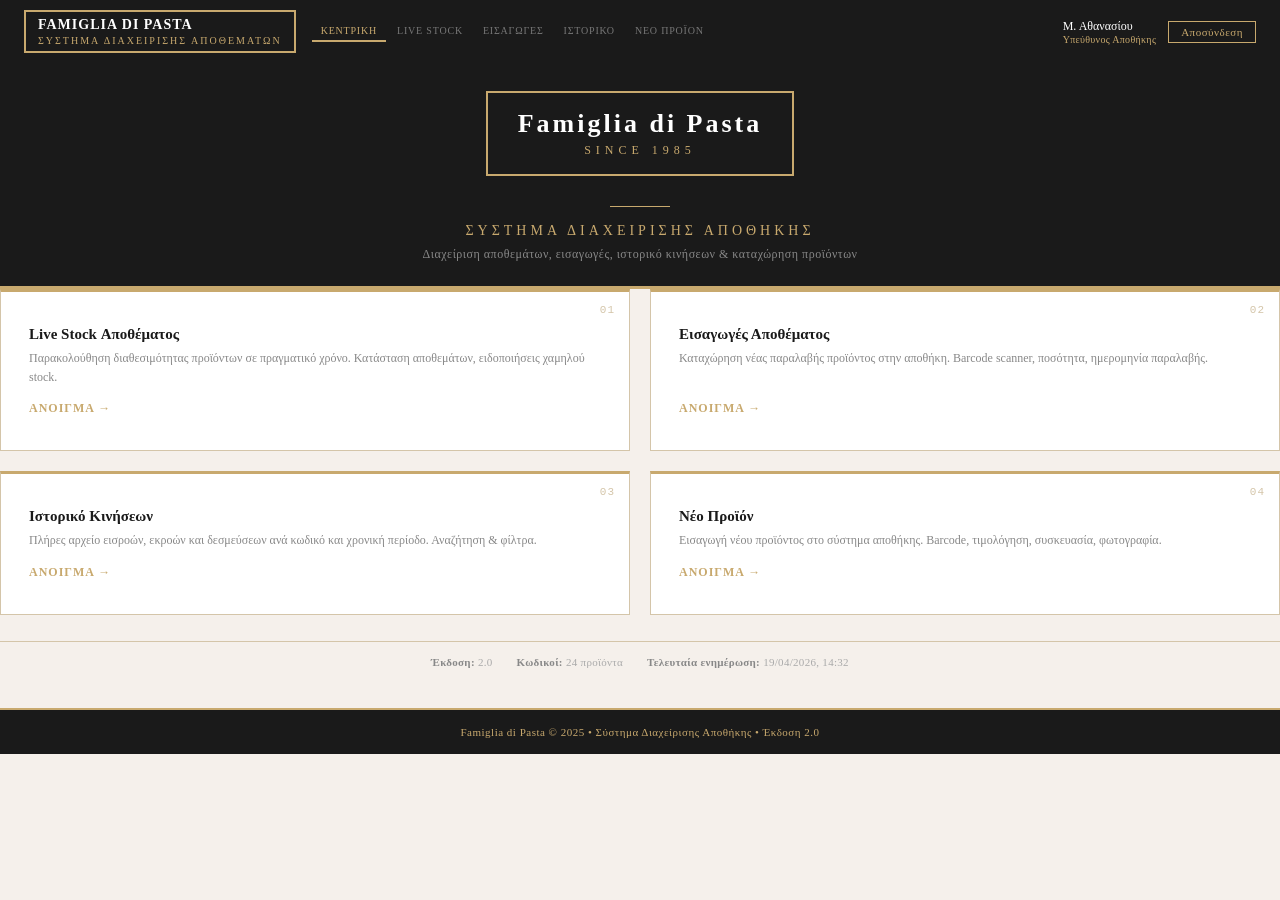
==== commit 6e608aef: "Change design on home file" ====
--- a/Home.html
+++ b/Home.html
@@ -5,6 +5,13 @@
   <meta name="viewport" content="width=device-width, initial-scale=1.0">
   <title>Famiglia di Pasta – Κεντρική</title>
   <link rel="stylesheet" href="famiglia_style.css">
+  <style>
+    #logo-box { text-decoration: none; }
+    #hero { padding: 28px 28px 24px; }
+    #nav-grid { max-width: 100%; grid-template-columns: 1fr 1fr; gap: 20px; }
+    .nav-card { padding: 34px 28px; }
+    #main.home { max-width: 1100px; padding: 28px 32px 40px; }
+  </style>
 </head>
 <body>
 
@@ -35,10 +42,10 @@
 </div>
 
 <!-- ===== HERO ===== -->
-<div id="hero" role="img" aria-label="Famiglia di Pasta, dal 1985">
+<div id="hero" role="img" aria-label="Famiglia di Pasta, since 1985">
   <div id="hero-logo">
     <span class="logo-main">Famiglia di Pasta</span>
-    <span class="logo-accent">dal 1985</span>
+    <span class="logo-accent">since 1985</span>
   </div>
   <div class="gold-divider"></div>
   <h1>Σύστημα Διαχείρισης Αποθήκης</h1>
@@ -47,9 +54,6 @@
 
 <!-- ===== MAIN ===== -->
 <main id="main-content" id="main" class="home">
-
-  <h2>Πλοήγηση</h2>
-  <p>Επιλέξτε μία από τις παρακάτω ενότητες για να συνεχίσετε.</p>
 
   <nav id="nav-grid" aria-label="Ενότητες συστήματος">
 
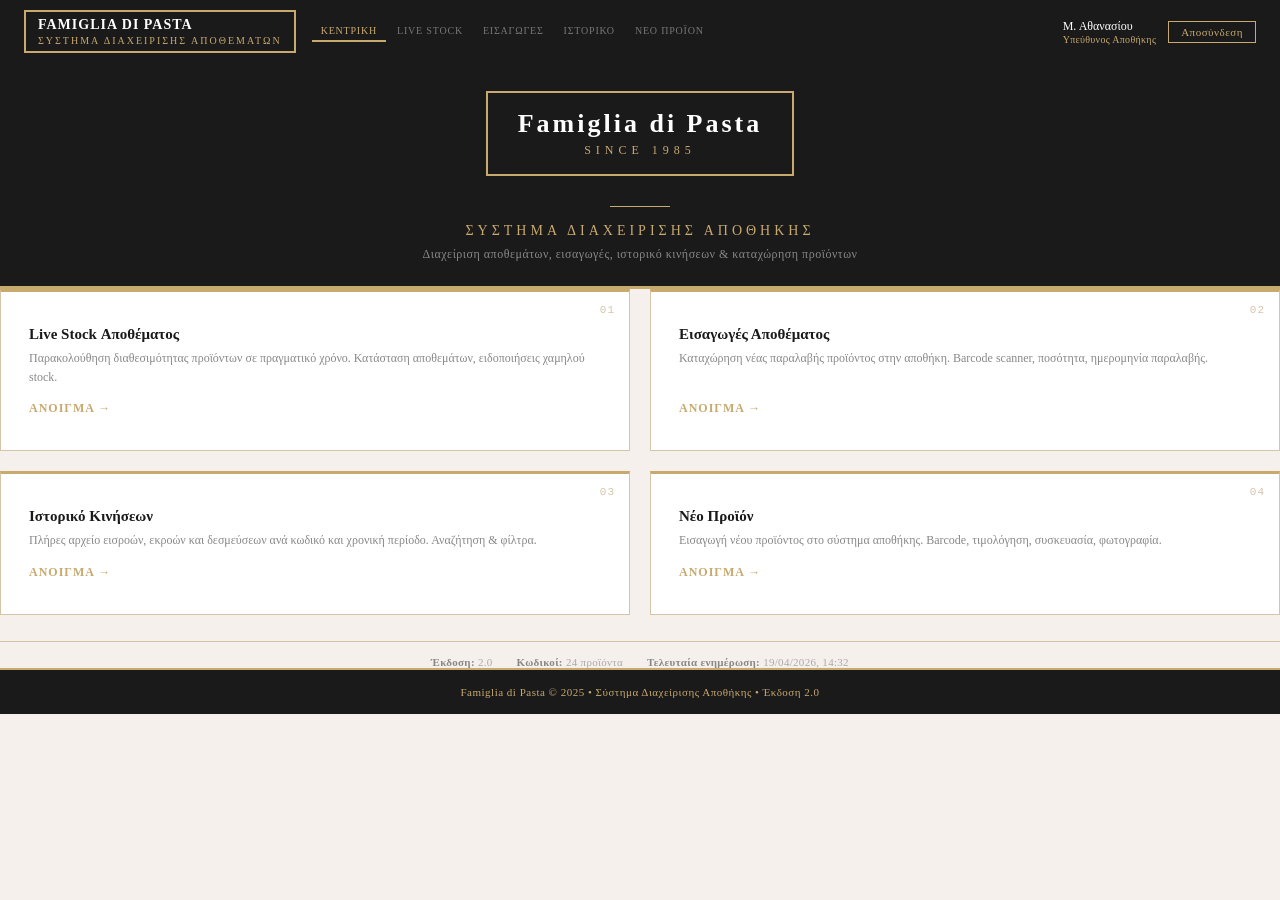
==== commit 94490a3f: "Bulk changes in files" ====
--- a/Home.html
+++ b/Home.html
@@ -11,13 +11,13 @@
     #nav-grid { max-width: 100%; grid-template-columns: 1fr 1fr; gap: 20px; }
     .nav-card { padding: 34px 28px; }
     #main.home { max-width: 1100px; padding: 28px 32px 40px; }
+    footer { margin-top: 0; }
   </style>
 </head>
 <body>
 
 <a class="skip-nav" href="#main-content">Μετάβαση στο περιεχόμενο</a>
 
-<!-- ===== NAVBAR ===== -->
 <div id="navbar" role="banner">
   <div id="navbar-left">
     <a href="Home.html" id="logo-box" aria-label="Famiglia di Pasta - Αρχική">
